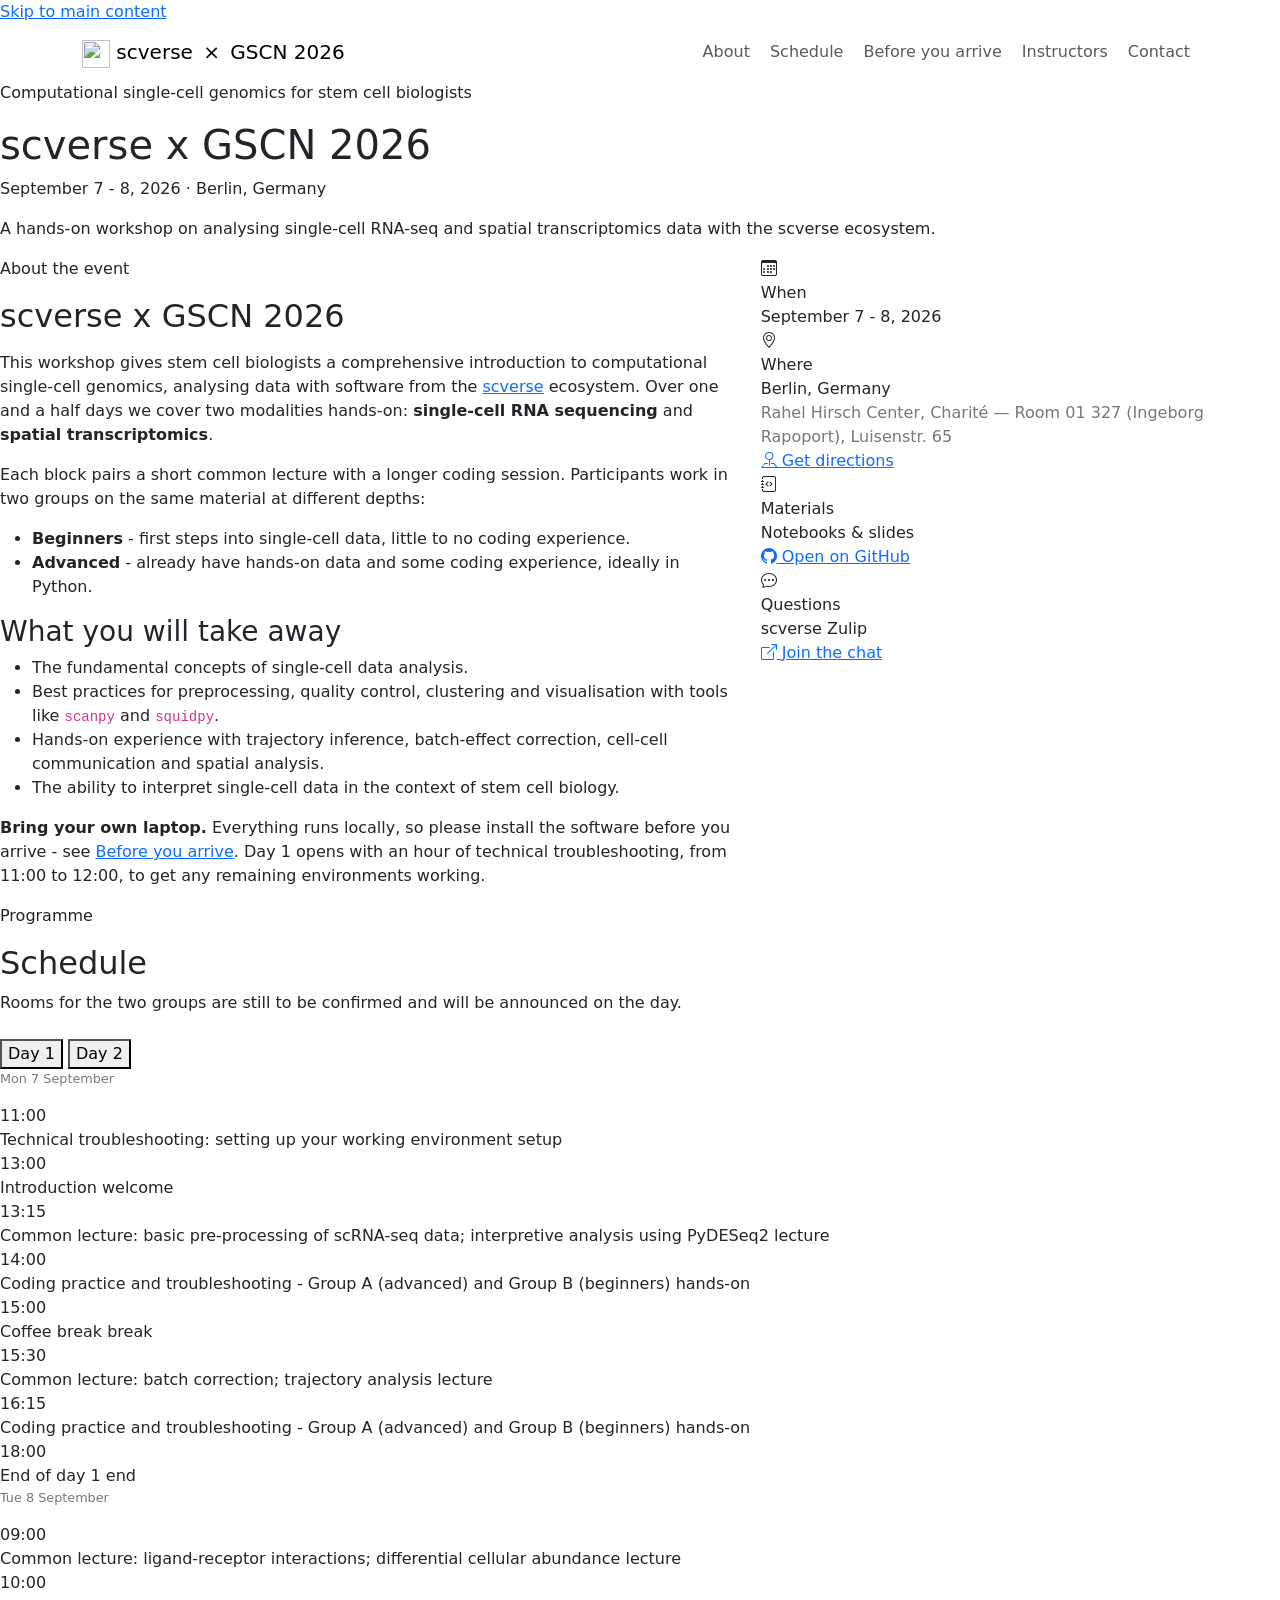
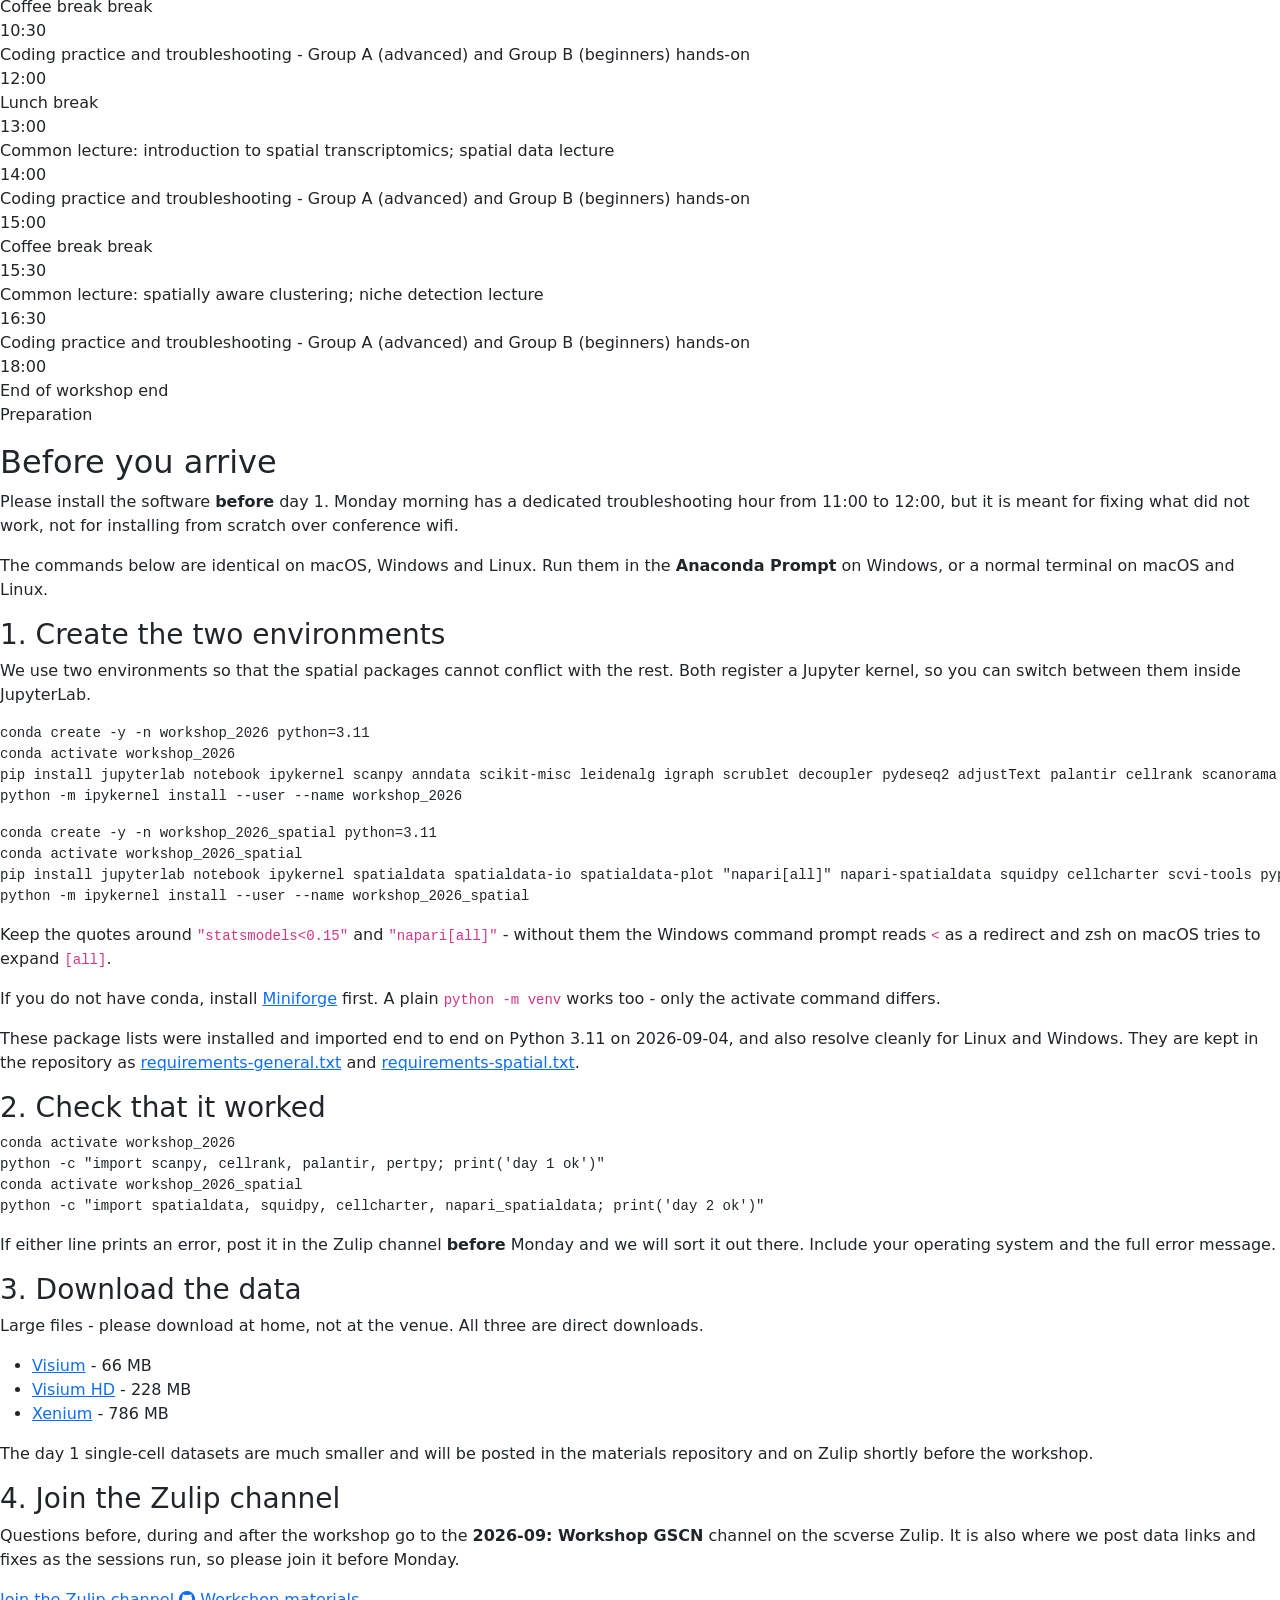
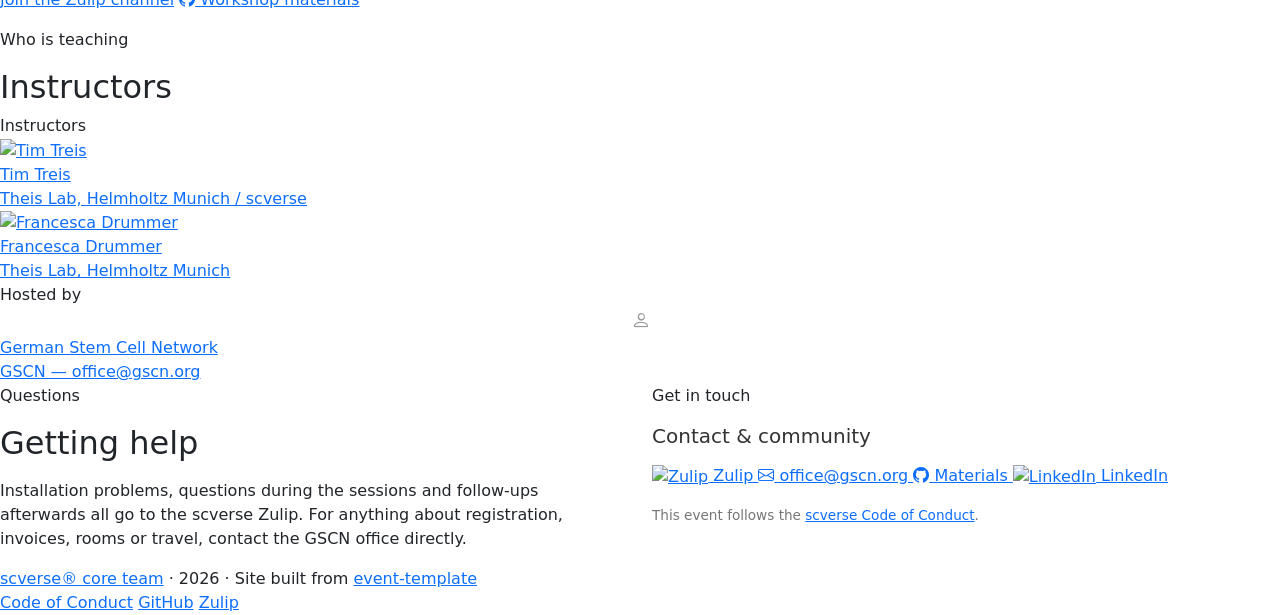
==== index.html @ 33004cd1 "deploy: 8b686ddb78af5d557c59ac652704789b3c9d7dd7" ====
<!doctype html><html lang=en-us><head><meta name=generator content="Hugo 0.165.0"><meta charset=utf-8><meta name=viewport content="width=device-width,initial-scale=1"><meta http-equiv=X-UA-Compatible content="IE=edge"><title>scverse x GSCN 2026</title><meta name=description content="A 1.5-day hands-on workshop introducing stem cell biologists to computational single-cell genomics with the scverse ecosystem. Berlin, 7-8 September 2026."><link rel=icon type=image/svg+xml href=/gscn2026/img/favicon/favicon.svg><link rel=stylesheet href=https://cdn.jsdelivr.net/npm/bootstrap-icons@1.11.3/font/bootstrap-icons.min.css><link rel=stylesheet href=https://cdn.jsdelivr.net/npm/bootstrap@5.3.3/dist/css/bootstrap.min.css crossorigin=anonymous><link rel=stylesheet href=/gscn2026/scss/main.min.1fa7df6420cf4a20bae056e2d45d844e97750a11255e2211b445135a1edb99ce.css><style>:root{--accent:#2c5282;--accent-dark:#1f3d63;--gradient-start:#333333;--gradient-end:#333333;--highlight:#e2e8f0}</style><meta property="og:url" content="https://scverse.org/gscn2026/"><meta property="og:site_name" content="scverse x GSCN 2026"><meta property="og:title" content="scverse x GSCN 2026"><meta property="og:description" content="A 1.5-day hands-on workshop introducing stem cell biologists to computational single-cell genomics with the scverse ecosystem. Berlin, 7-8 September 2026."><meta property="og:locale" content="en_us"><meta property="og:type" content="website"><meta property="og:image" content="https://scverse.org/gscn2026/img/hero/scverse_symbol.png"></head><body><a class=skip-link href=#main-content>Skip to main content</a><header class=site-nav><div class=container><nav class="navbar navbar-expand-lg" aria-label="Site navigation"><a class=navbar-brand href=https://scverse.org/gscn2026/><img src=/gscn2026/img/logo/scverse_symbol.svg alt width=28 height=28>
<span>scverse</span>
<span class="brand-separator mx-1">×</span>
<span class=brand-event>GSCN 2026</span>
</a><button class="navbar-toggler border-0" type=button data-bs-toggle=collapse data-bs-target=#site-nav-menu aria-controls=site-nav-menu aria-expanded=false aria-label="Toggle navigation">
<span class=navbar-toggler-icon></span></button><div class="collapse navbar-collapse justify-content-end" id=site-nav-menu><ul class="navbar-nav gap-1 align-items-lg-center"><li class=nav-item><a class=nav-link href=#about>About</a></li><li class=nav-item><a class=nav-link href=#schedule>Schedule</a></li><li class=nav-item><a class=nav-link href=#setup>Before you arrive</a></li><li class=nav-item><a class=nav-link href=#organisers>Instructors</a></li><li class=nav-item><a class=nav-link href=#contact>Contact</a></li></ul></div></nav></div></header><main id=main-content><section class=hero aria-label="Event hero"><div class=hero__content><p class=hero__series>Computational single-cell genomics for stem cell biologists</p><h1 class=hero__title>scverse x GSCN 2026</h1><p class=hero__meta>September 7 - 8, 2026
· Berlin, Germany</p><p class=hero__tagline>A hands-on workshop on analysing single-cell RNA-seq and spatial transcriptomics data with the scverse ecosystem.</p></div></section><section id=about class=section><div class=section-inner><div class="row gy-4"><div class="col-12 col-lg-7"><p class=section-label>About the event</p><h2 class="section-title mb-3">scverse x GSCN 2026</h2><div class=section-body><p>This workshop gives stem cell biologists a comprehensive introduction to computational
single-cell genomics, analysing data with software from the
<a href=https://scverse.org>scverse</a> ecosystem. Over one and a half days we cover two
modalities hands-on: <strong>single-cell RNA sequencing</strong> and <strong>spatial transcriptomics</strong>.</p><p>Each block pairs a short common lecture with a longer coding session. Participants work in
two groups on the same material at different depths:</p><ul><li><strong>Beginners</strong> - first steps into single-cell data, little to no coding experience.</li><li><strong>Advanced</strong> - already have hands-on data and some coding experience, ideally in Python.</li></ul><h3 id=what-you-will-take-away>What you will take away</h3><ul><li>The fundamental concepts of single-cell data analysis.</li><li>Best practices for preprocessing, quality control, clustering and visualisation with
tools like <code>scanpy</code> and <code>squidpy</code>.</li><li>Hands-on experience with trajectory inference, batch-effect correction, cell-cell
communication and spatial analysis.</li><li>The ability to interpret single-cell data in the context of stem cell biology.</li></ul><p><strong>Bring your own laptop.</strong> Everything runs locally, so please install the software before
you arrive - see <a href=#setup>Before you arrive</a>. Day 1 opens with an hour of technical
troubleshooting, from 11:00 to 12:00, to get any remaining environments working.</p></div></div><div class="col-12 col-lg-5"><div class=facts-grid><div class=fact-card><div class=fact-card__icon><i class="bi bi-calendar3" aria-hidden=true></i></div><div class=fact-card__label>When</div><div class=fact-card__value>September 7 - 8, 2026</div></div><div class=fact-card><div class=fact-card__icon><i class="bi bi-geo-alt" aria-hidden=true></i></div><div class=fact-card__label>Where</div><div class=fact-card__value>Berlin, Germany<br><span style=font-weight:400;color:#777>Rahel Hirsch Center, Charité — Room 01 327 (Ingeborg Rapoport), Luisenstr. 65</span></div><a href="https://www.google.com/maps/search/?api=1&amp;query=Rahel-Hirsch-Center+Luisenstra%C3%9Fe+65+10117+Berlin" class=chip target=_blank rel=noopener><i class="bi bi-pin-map" aria-hidden=true></i> Get directions</a></div><div class=fact-card><div class=fact-card__icon><i class="bi bi-journal-code" aria-hidden=true></i></div><div class=fact-card__label>Materials</div><div class=fact-card__value>Notebooks & slides</div><a href=https://github.com/scverse/202609_workshop_GSCN class=chip target=_blank rel=noopener><i class="bi bi-github" aria-hidden=true></i> Open on GitHub</a></div><div class=fact-card><div class=fact-card__icon><i class="bi bi-chat-dots" aria-hidden=true></i></div><div class=fact-card__label>Questions</div><div class=fact-card__value>scverse Zulip</div><a href=https://scverse.zulipchat.com/#narrow/channel/630708-2026-09.3A-Workshop-GSCN/topic/welcome/with/620915032 class=chip target=_blank rel=noopener><i class="bi bi-box-arrow-up-right" aria-hidden=true></i> Join the chat</a></div></div></div></div></div></section><section id=schedule class=section><div class=section-inner><div class=section-header><p class=section-label>Programme</p><h2 class=section-title>Schedule</h2></div><p class=section-body style=margin-bottom:1.5rem>Rooms for the two groups are still to be confirmed and will be announced on the day.</p><div class=schedule-tabs role=tablist aria-label="Schedule days"><button class="schedule-tab active" role=tab aria-selected=true data-day=0>Day 1</button>
<button class=schedule-tab role=tab aria-selected=false data-day=1>Day 2</button></div><div class="schedule-day active" data-day=0><p style=font-size:.8rem;color:#777;margin-bottom:1rem>Mon 7 September</p><div class=schedule-item><span class=schedule-item__time>11:00</span><div class=schedule-item__body><span class=schedule-item__title>Technical troubleshooting: setting up your working environment</span>
<span class="schedule-item__badge schedule-item__badge--setup">setup</span></div></div><div class=schedule-item><span class=schedule-item__time>13:00</span><div class=schedule-item__body><span class=schedule-item__title>Introduction</span>
<span class="schedule-item__badge schedule-item__badge--welcome">welcome</span></div></div><div class=schedule-item><span class=schedule-item__time>13:15</span><div class=schedule-item__body><span class=schedule-item__title>Common lecture: basic pre-processing of scRNA-seq data; interpretive analysis using PyDESeq2</span>
<span class="schedule-item__badge schedule-item__badge--lecture">lecture</span></div></div><div class=schedule-item><span class=schedule-item__time>14:00</span><div class=schedule-item__body><span class=schedule-item__title>Coding practice and troubleshooting - Group A (advanced) and Group B (beginners)</span>
<span class="schedule-item__badge schedule-item__badge--hands-on">hands-on</span></div></div><div class=schedule-item><span class=schedule-item__time>15:00</span><div class=schedule-item__body><span class=schedule-item__title>Coffee break</span>
<span class="schedule-item__badge schedule-item__badge--break">break</span></div></div><div class=schedule-item><span class=schedule-item__time>15:30</span><div class=schedule-item__body><span class=schedule-item__title>Common lecture: batch correction; trajectory analysis</span>
<span class="schedule-item__badge schedule-item__badge--lecture">lecture</span></div></div><div class=schedule-item><span class=schedule-item__time>16:15</span><div class=schedule-item__body><span class=schedule-item__title>Coding practice and troubleshooting - Group A (advanced) and Group B (beginners)</span>
<span class="schedule-item__badge schedule-item__badge--hands-on">hands-on</span></div></div><div class=schedule-item><span class=schedule-item__time>18:00</span><div class=schedule-item__body><span class=schedule-item__title>End of day 1</span>
<span class="schedule-item__badge schedule-item__badge--end">end</span></div></div></div><div class=schedule-day data-day=1><p style=font-size:.8rem;color:#777;margin-bottom:1rem>Tue 8 September</p><div class=schedule-item><span class=schedule-item__time>09:00</span><div class=schedule-item__body><span class=schedule-item__title>Common lecture: ligand-receptor interactions; differential cellular abundance</span>
<span class="schedule-item__badge schedule-item__badge--lecture">lecture</span></div></div><div class=schedule-item><span class=schedule-item__time>10:00</span><div class=schedule-item__body><span class=schedule-item__title>Coffee break</span>
<span class="schedule-item__badge schedule-item__badge--break">break</span></div></div><div class=schedule-item><span class=schedule-item__time>10:30</span><div class=schedule-item__body><span class=schedule-item__title>Coding practice and troubleshooting - Group A (advanced) and Group B (beginners)</span>
<span class="schedule-item__badge schedule-item__badge--hands-on">hands-on</span></div></div><div class=schedule-item><span class=schedule-item__time>12:00</span><div class=schedule-item__body><span class=schedule-item__title>Lunch</span>
<span class="schedule-item__badge schedule-item__badge--break">break</span></div></div><div class=schedule-item><span class=schedule-item__time>13:00</span><div class=schedule-item__body><span class=schedule-item__title>Common lecture: introduction to spatial transcriptomics; spatial data</span>
<span class="schedule-item__badge schedule-item__badge--lecture">lecture</span></div></div><div class=schedule-item><span class=schedule-item__time>14:00</span><div class=schedule-item__body><span class=schedule-item__title>Coding practice and troubleshooting - Group A (advanced) and Group B (beginners)</span>
<span class="schedule-item__badge schedule-item__badge--hands-on">hands-on</span></div></div><div class=schedule-item><span class=schedule-item__time>15:00</span><div class=schedule-item__body><span class=schedule-item__title>Coffee break</span>
<span class="schedule-item__badge schedule-item__badge--break">break</span></div></div><div class=schedule-item><span class=schedule-item__time>15:30</span><div class=schedule-item__body><span class=schedule-item__title>Common lecture: spatially aware clustering; niche detection</span>
<span class="schedule-item__badge schedule-item__badge--lecture">lecture</span></div></div><div class=schedule-item><span class=schedule-item__time>16:30</span><div class=schedule-item__body><span class=schedule-item__title>Coding practice and troubleshooting - Group A (advanced) and Group B (beginners)</span>
<span class="schedule-item__badge schedule-item__badge--hands-on">hands-on</span></div></div><div class=schedule-item><span class=schedule-item__time>18:00</span><div class=schedule-item__body><span class=schedule-item__title>End of workshop</span>
<span class="schedule-item__badge schedule-item__badge--end">end</span></div></div></div></div></section><section id=setup class="section section--alt"><div class=section-inner><div class=section-header><p class=section-label>Preparation</p><h2 class=section-title>Before you arrive</h2></div><div class="section-body prose"><p>Please install the software <strong>before</strong> day 1. Monday morning has a dedicated
troubleshooting hour from 11:00 to 12:00, but it is meant for fixing what did not work,
not for installing from scratch over conference wifi.</p><p>The commands below are identical on macOS, Windows and Linux. Run them in the
<strong>Anaconda Prompt</strong> on Windows, or a normal terminal on macOS and Linux.</p><h3 id=1-create-the-two-environments>1. Create the two environments</h3><p>We use two environments so that the spatial packages cannot conflict with the rest. Both
register a Jupyter kernel, so you can switch between them inside JupyterLab.</p><pre tabindex=0><code>conda create -y -n workshop_2026 python=3.11
conda activate workshop_2026
pip install jupyterlab notebook ipykernel scanpy anndata scikit-misc leidenalg igraph scrublet decoupler pydeseq2 adjustText palantir cellrank scanorama scib-metrics liana pertpy lamindb seaborn filelock &#34;statsmodels&lt;0.15&#34;
python -m ipykernel install --user --name workshop_2026
</code></pre><pre tabindex=0><code>conda create -y -n workshop_2026_spatial python=3.11
conda activate workshop_2026_spatial
pip install jupyterlab notebook ipykernel spatialdata spatialdata-io spatialdata-plot &#34;napari[all]&#34; napari-spatialdata squidpy cellcharter scvi-tools pyproj
python -m ipykernel install --user --name workshop_2026_spatial
</code></pre><p>Keep the quotes around <code>"statsmodels&lt;0.15"</code> and <code>"napari[all]"</code> - without them the
Windows command prompt reads <code>&lt;</code> as a redirect and zsh on macOS tries to expand <code>[all]</code>.</p><p>If you do not have conda, install
<a href=https://github.com/conda-forge/miniforge#download>Miniforge</a> first. A plain
<code>python -m venv</code> works too - only the activate command differs.</p><p>These package lists were installed and imported end to end on Python 3.11 on 2026-09-04,
and also resolve cleanly for Linux and Windows. They are kept in the repository as
<a href=https://github.com/scverse/gscn2026/blob/main/env/requirements-general.txt>requirements-general.txt</a>
and <a href=https://github.com/scverse/gscn2026/blob/main/env/requirements-spatial.txt>requirements-spatial.txt</a>.</p><h3 id=2-check-that-it-worked>2. Check that it worked</h3><pre tabindex=0><code>conda activate workshop_2026
python -c &#34;import scanpy, cellrank, palantir, pertpy; print(&#39;day 1 ok&#39;)&#34;
conda activate workshop_2026_spatial
python -c &#34;import spatialdata, squidpy, cellcharter, napari_spatialdata; print(&#39;day 2 ok&#39;)&#34;
</code></pre><p>If either line prints an error, post it in the Zulip channel <strong>before</strong> Monday and we will
sort it out there. Include your operating system and the full error message.</p><h3 id=3-download-the-data>3. Download the data</h3><p>Large files - please download at home, not at the venue. All three are direct downloads.</p><ul><li><a href=https://s3.embl.de/spatialdata/raw_data/workshop/visium_2.1.0_2_io_subset.zip>Visium</a> - 66 MB</li><li><a href=https://s3.embl.de/spatialdata/raw_data/workshop/visium_hd_3.0.0_io_subset.zip>Visium HD</a> - 228 MB</li><li><a href=https://s3.embl.de/spatialdata/raw_data/workshop/xenium_2.0.0_io_subset.zip>Xenium</a> - 786 MB</li></ul><p>The day 1 single-cell datasets are much smaller and will be posted in the materials
repository and on Zulip shortly before the workshop.</p><h3 id=4-join-the-zulip-channel>4. Join the Zulip channel</h3><p>Questions before, during and after the workshop go to the <strong>2026-09: Workshop GSCN</strong>
channel on the scverse Zulip. It is also where we post data links and fixes as the
sessions run, so please join it before Monday.</p><p><a href=https://scverse.zulipchat.com/#narrow/channel/630708-2026-09.3A-Workshop-GSCN/topic/welcome/with/620915032 class=btn-accent target=_blank rel=noopener>Join the Zulip channel</a>
<a href=https://github.com/scverse/202609_workshop_GSCN class=btn-outline-accent target=_blank rel=noopener><i class="bi bi-github" aria-hidden=true></i> Workshop materials</a></p></div></div></section><section id=organisers class=section><div class=section-inner><div class=section-header><p class=section-label>Who is teaching</p><h2 class=section-title>Instructors</h2></div><div class=organiser-group><div class=organiser-group__name>Instructors</div><div class=organisers-grid><a href=https://github.com/timtreis class=organiser-card target=_blank rel=noopener><img class=organiser-card__avatar src="https://github.com/timtreis.png?size=80" alt="Tim Treis" loading=lazy width=40 height=40><div><div class=organiser-card__name>Tim Treis</div><div class=organiser-card__affiliation>Theis Lab, Helmholtz Munich / scverse</div></div></a><a href=https://github.com/FrancescaDr class=organiser-card target=_blank rel=noopener><img class=organiser-card__avatar src="https://github.com/FrancescaDr.png?size=80" alt="Francesca Drummer" loading=lazy width=40 height=40><div><div class=organiser-card__name>Francesca Drummer</div><div class=organiser-card__affiliation>Theis Lab, Helmholtz Munich</div></div></a></div></div><div class=organiser-group><div class=organiser-group__name>Hosted by</div><div class=organisers-grid><a href=https://www.gscn.org/ class=organiser-card target=_blank rel=noopener><div class=organiser-card__avatar style=display:flex;align-items:center;justify-content:center><i class="bi bi-person" style=color:#999;font-size:1.2rem aria-hidden=true></i></div><div><div class=organiser-card__name>German Stem Cell Network</div><div class=organiser-card__affiliation>GSCN — office@gscn.org</div></div></a></div></div></div></section><section id=contact class="section section--alt"><div class=section-inner><div class="row gy-4"><div class="col-12 col-md-6"><p class=section-label>Questions</p><h2 class="section-title mb-3">Getting help</h2><p class=section-body>Installation problems, questions during the sessions and follow-ups afterwards all
go to the scverse Zulip. For anything about registration, invoices, rooms or
travel, contact the GSCN office directly.</p></div><div class="col-12 col-md-6"><p class=section-label>Get in touch</p><h3 class="h5 mb-3" style=color:#333>Contact & community</h3><div class=contact-links><a href=https://scverse.zulipchat.com/#narrow/channel/630708-2026-09.3A-Workshop-GSCN/topic/welcome/with/620915032 class=contact-link target=_blank rel=noopener><img src=/gscn2026/img/social/zulip.svg alt=Zulip class=contact-link__logo> Zulip
</a><a href=mailto:office@gscn.org class=contact-link><i class="bi bi-envelope" aria-hidden=true></i> office@gscn.org
</a><a href=https://github.com/scverse/202609_workshop_GSCN class=contact-link target=_blank rel=noopener><i class="bi bi-github" aria-hidden=true></i> Materials
</a><a href=https://www.linkedin.com/company/scverse/ class=contact-link target=_blank rel=noopener><img src=/gscn2026/img/social/linkedin.svg alt=LinkedIn class=contact-link__logo> LinkedIn</a></div><p class=mt-3 style=font-size:.85rem;color:#777>This event follows the
<a href=https://scverse.org/about/code_of_conduct/ target=_blank rel=noopener>scverse Code of Conduct</a>.</p></div></div></div></section></main><footer class=site-footer><div class=footer-inner><div><a href=https://scverse.org target=_blank rel=noopener>scverse® core team</a>
· 2026
· Site built from
<a href=https://github.com/scverse/event-template target=_blank rel=noopener>event-template</a></div><nav class=footer-links aria-label="Footer links"><a href=https://scverse.org/about/code_of_conduct/ target=_blank rel=noopener>Code of Conduct</a>
<a href=https://github.com/scverse/gscn2026 target=_blank rel=noopener>GitHub</a>
<a href=https://scverse.zulipchat.com/#narrow/channel/630708-2026-09.3A-Workshop-GSCN/topic/welcome/with/620915032 target=_blank rel=noopener>Zulip</a></nav></div></footer><script src=https://cdn.jsdelivr.net/npm/bootstrap@5.3.3/dist/js/bootstrap.bundle.min.js crossorigin=anonymous></script><script src=/gscn2026/js/main.c8ae50547f6c75872d1d8df618b11d9e5de8c60c3e4feee27195d2743b6d8df9.js></script></body></html>
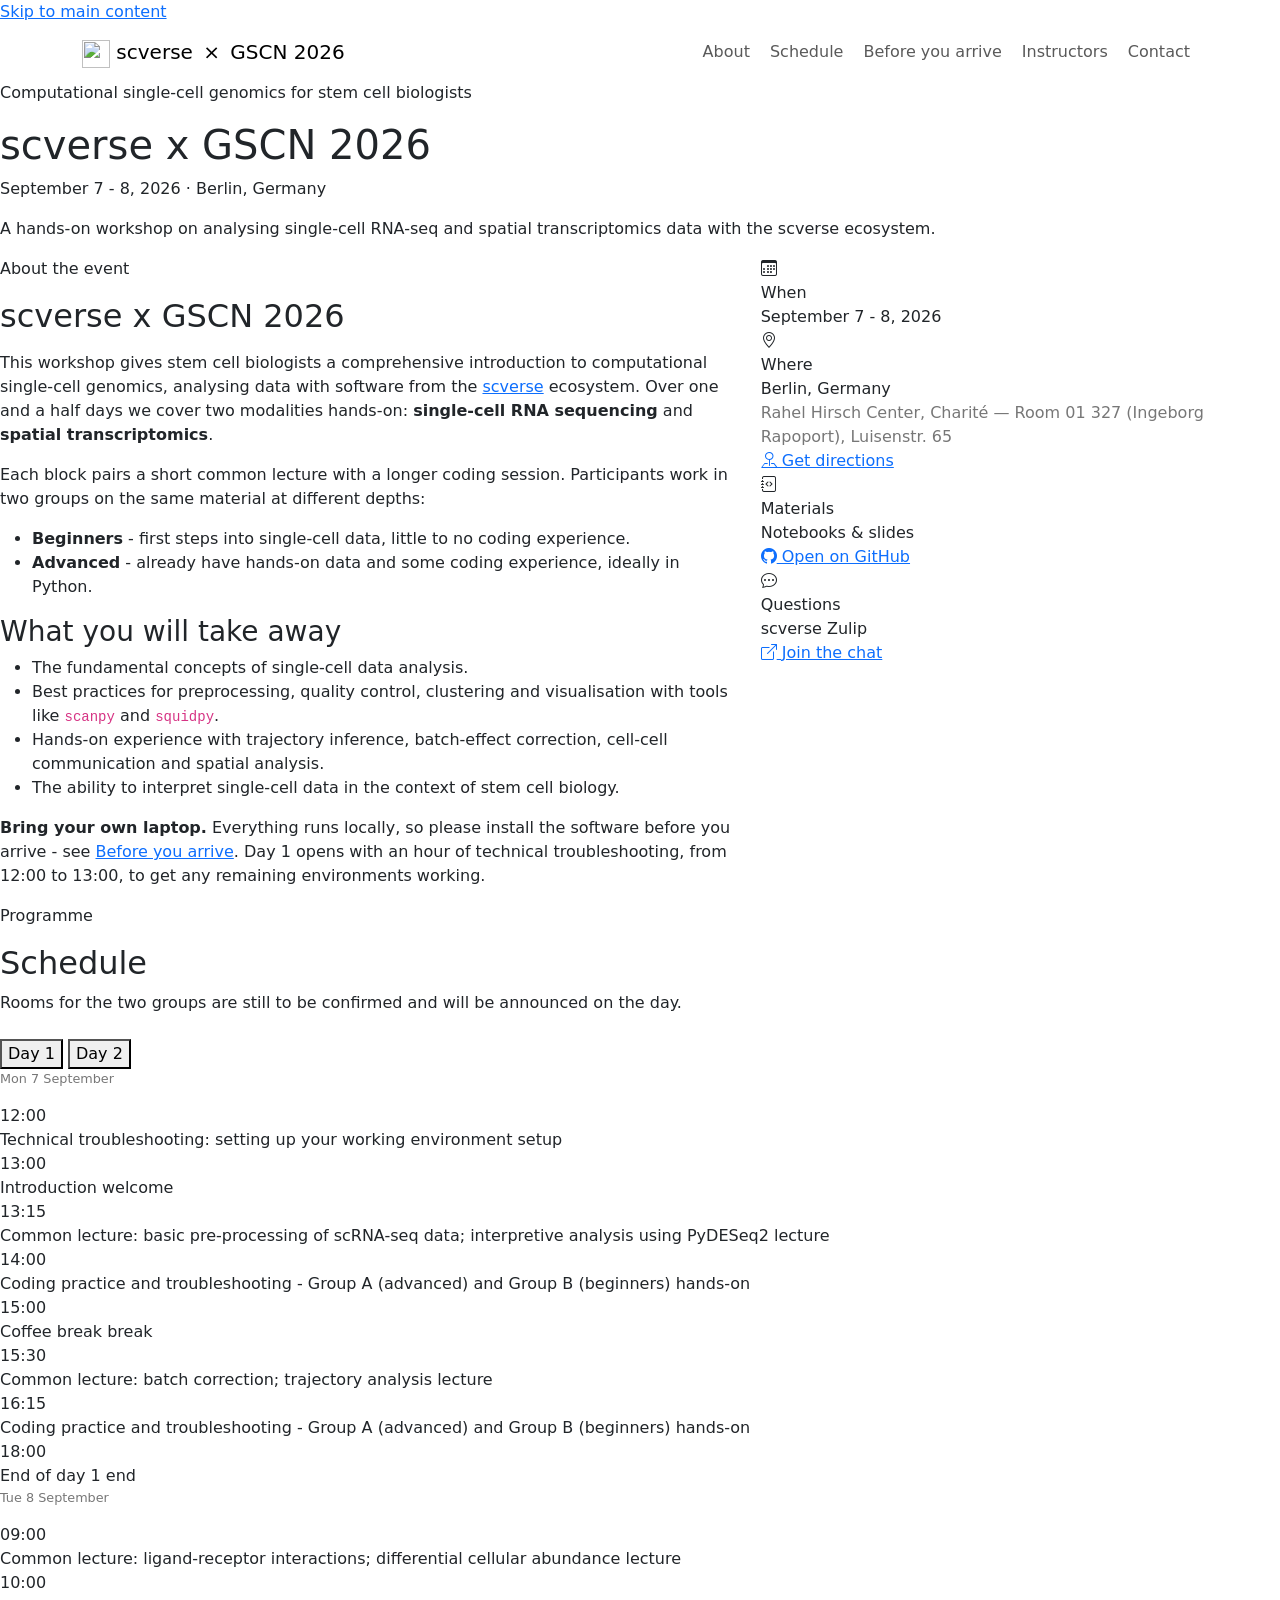
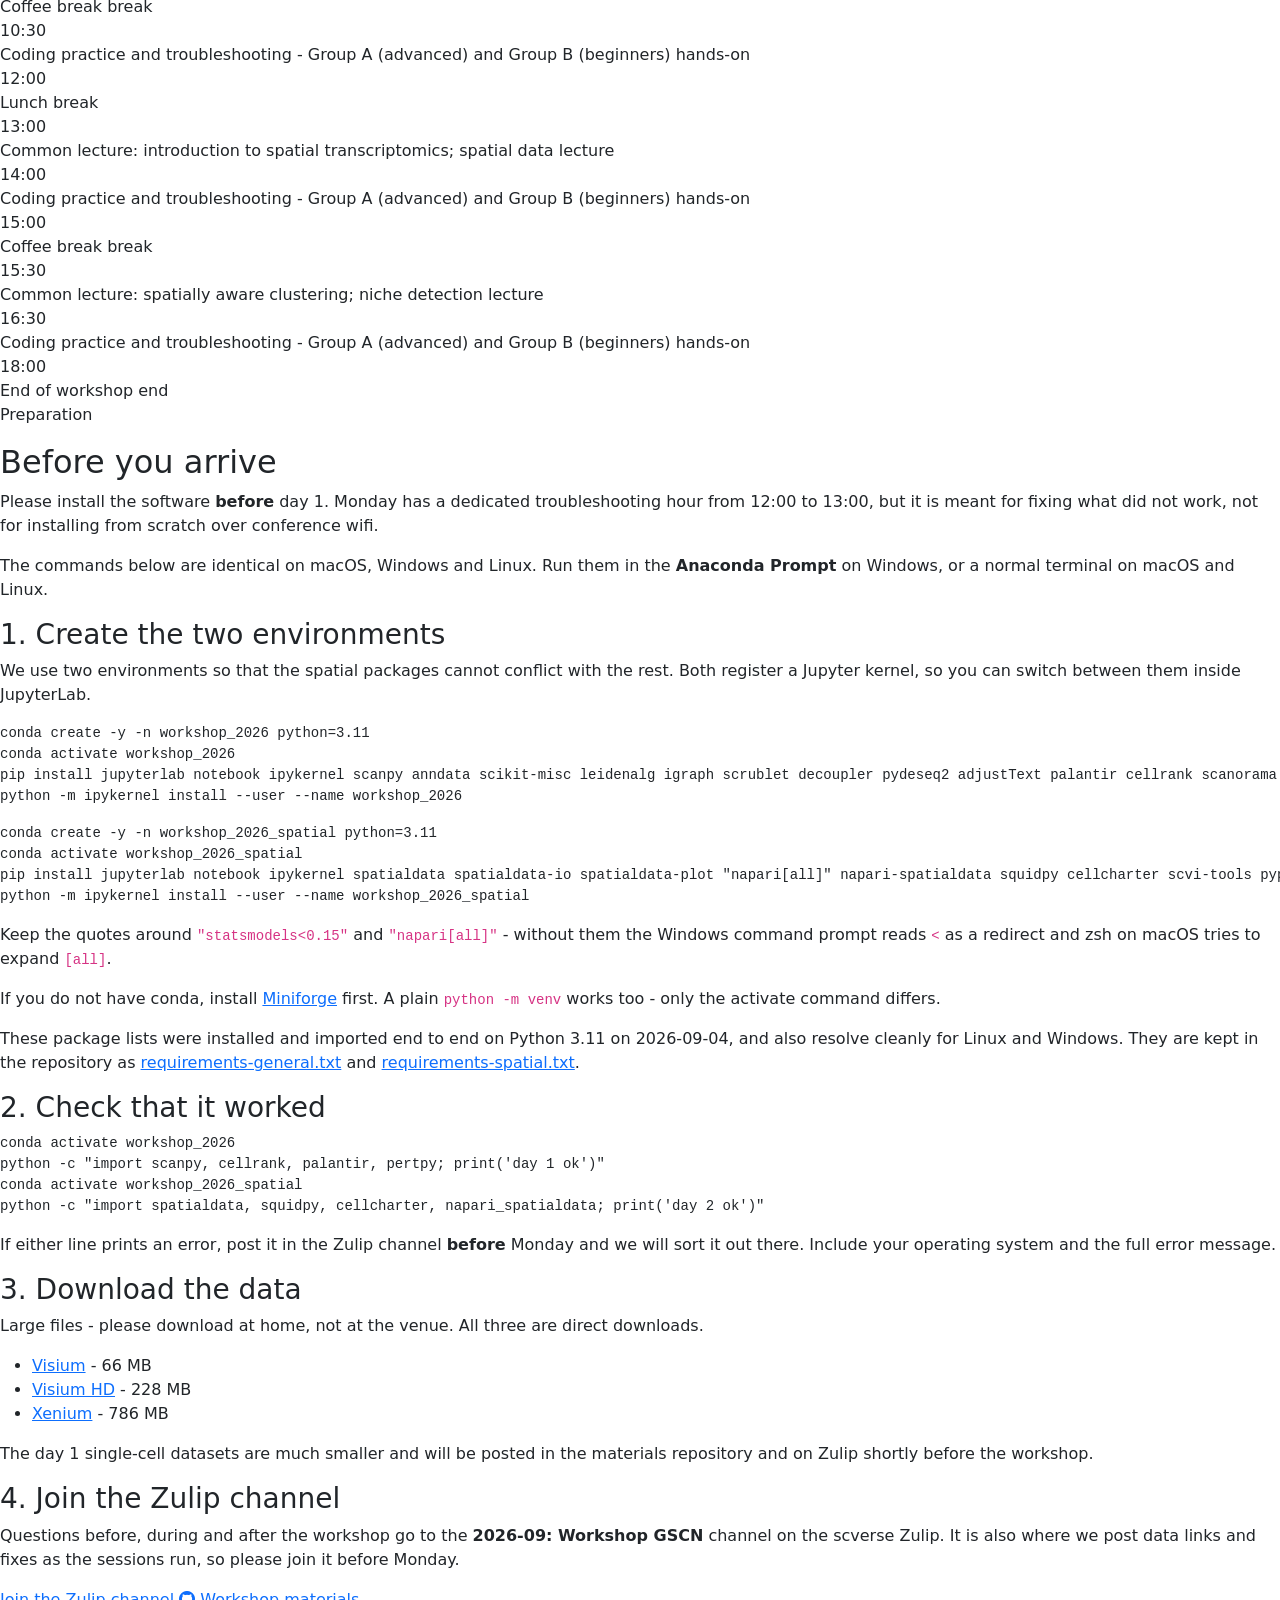
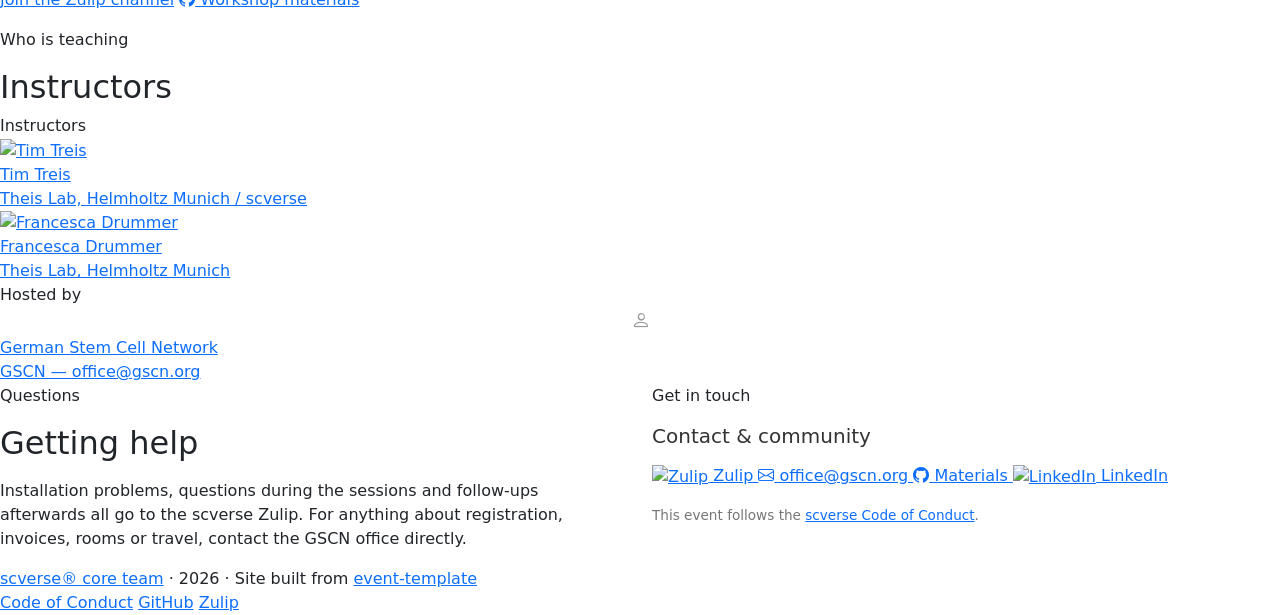
==== commit 71ef3830: "deploy: 6df1e10b27d84410b8cc6b67d463a638f52541cf" ====
--- a/index.html
+++ b/index.html
@@ -12,8 +12,8 @@
 tools like <code>scanpy</code> and <code>squidpy</code>.</li><li>Hands-on experience with trajectory inference, batch-effect correction, cell-cell
 communication and spatial analysis.</li><li>The ability to interpret single-cell data in the context of stem cell biology.</li></ul><p><strong>Bring your own laptop.</strong> Everything runs locally, so please install the software before
 you arrive - see <a href=#setup>Before you arrive</a>. Day 1 opens with an hour of technical
-troubleshooting, from 11:00 to 12:00, to get any remaining environments working.</p></div></div><div class="col-12 col-lg-5"><div class=facts-grid><div class=fact-card><div class=fact-card__icon><i class="bi bi-calendar3" aria-hidden=true></i></div><div class=fact-card__label>When</div><div class=fact-card__value>September 7 - 8, 2026</div></div><div class=fact-card><div class=fact-card__icon><i class="bi bi-geo-alt" aria-hidden=true></i></div><div class=fact-card__label>Where</div><div class=fact-card__value>Berlin, Germany<br><span style=font-weight:400;color:#777>Rahel Hirsch Center, Charité — Room 01 327 (Ingeborg Rapoport), Luisenstr. 65</span></div><a href="https://www.google.com/maps/search/?api=1&amp;query=Rahel-Hirsch-Center+Luisenstra%C3%9Fe+65+10117+Berlin" class=chip target=_blank rel=noopener><i class="bi bi-pin-map" aria-hidden=true></i> Get directions</a></div><div class=fact-card><div class=fact-card__icon><i class="bi bi-journal-code" aria-hidden=true></i></div><div class=fact-card__label>Materials</div><div class=fact-card__value>Notebooks & slides</div><a href=https://github.com/scverse/202609_workshop_GSCN class=chip target=_blank rel=noopener><i class="bi bi-github" aria-hidden=true></i> Open on GitHub</a></div><div class=fact-card><div class=fact-card__icon><i class="bi bi-chat-dots" aria-hidden=true></i></div><div class=fact-card__label>Questions</div><div class=fact-card__value>scverse Zulip</div><a href=https://scverse.zulipchat.com/#narrow/channel/630708-2026-09.3A-Workshop-GSCN/topic/welcome/with/620915032 class=chip target=_blank rel=noopener><i class="bi bi-box-arrow-up-right" aria-hidden=true></i> Join the chat</a></div></div></div></div></div></section><section id=schedule class=section><div class=section-inner><div class=section-header><p class=section-label>Programme</p><h2 class=section-title>Schedule</h2></div><p class=section-body style=margin-bottom:1.5rem>Rooms for the two groups are still to be confirmed and will be announced on the day.</p><div class=schedule-tabs role=tablist aria-label="Schedule days"><button class="schedule-tab active" role=tab aria-selected=true data-day=0>Day 1</button>
-<button class=schedule-tab role=tab aria-selected=false data-day=1>Day 2</button></div><div class="schedule-day active" data-day=0><p style=font-size:.8rem;color:#777;margin-bottom:1rem>Mon 7 September</p><div class=schedule-item><span class=schedule-item__time>11:00</span><div class=schedule-item__body><span class=schedule-item__title>Technical troubleshooting: setting up your working environment</span>
+troubleshooting, from 12:00 to 13:00, to get any remaining environments working.</p></div></div><div class="col-12 col-lg-5"><div class=facts-grid><div class=fact-card><div class=fact-card__icon><i class="bi bi-calendar3" aria-hidden=true></i></div><div class=fact-card__label>When</div><div class=fact-card__value>September 7 - 8, 2026</div></div><div class=fact-card><div class=fact-card__icon><i class="bi bi-geo-alt" aria-hidden=true></i></div><div class=fact-card__label>Where</div><div class=fact-card__value>Berlin, Germany<br><span style=font-weight:400;color:#777>Rahel Hirsch Center, Charité — Room 01 327 (Ingeborg Rapoport), Luisenstr. 65</span></div><a href="https://www.google.com/maps/search/?api=1&amp;query=Rahel-Hirsch-Center+Luisenstra%C3%9Fe+65+10117+Berlin" class=chip target=_blank rel=noopener><i class="bi bi-pin-map" aria-hidden=true></i> Get directions</a></div><div class=fact-card><div class=fact-card__icon><i class="bi bi-journal-code" aria-hidden=true></i></div><div class=fact-card__label>Materials</div><div class=fact-card__value>Notebooks & slides</div><a href=https://github.com/scverse/202609_workshop_GSCN class=chip target=_blank rel=noopener><i class="bi bi-github" aria-hidden=true></i> Open on GitHub</a></div><div class=fact-card><div class=fact-card__icon><i class="bi bi-chat-dots" aria-hidden=true></i></div><div class=fact-card__label>Questions</div><div class=fact-card__value>scverse Zulip</div><a href=https://scverse.zulipchat.com/#narrow/channel/630708-2026-09.3A-Workshop-GSCN/topic/welcome/with/620915032 class=chip target=_blank rel=noopener><i class="bi bi-box-arrow-up-right" aria-hidden=true></i> Join the chat</a></div></div></div></div></div></section><section id=schedule class=section><div class=section-inner><div class=section-header><p class=section-label>Programme</p><h2 class=section-title>Schedule</h2></div><p class=section-body style=margin-bottom:1.5rem>Rooms for the two groups are still to be confirmed and will be announced on the day.</p><div class=schedule-tabs role=tablist aria-label="Schedule days"><button class="schedule-tab active" role=tab aria-selected=true data-day=0>Day 1</button>
+<button class=schedule-tab role=tab aria-selected=false data-day=1>Day 2</button></div><div class="schedule-day active" data-day=0><p style=font-size:.8rem;color:#777;margin-bottom:1rem>Mon 7 September</p><div class=schedule-item><span class=schedule-item__time>12:00</span><div class=schedule-item__body><span class=schedule-item__title>Technical troubleshooting: setting up your working environment</span>
 <span class="schedule-item__badge schedule-item__badge--setup">setup</span></div></div><div class=schedule-item><span class=schedule-item__time>13:00</span><div class=schedule-item__body><span class=schedule-item__title>Introduction</span>
 <span class="schedule-item__badge schedule-item__badge--welcome">welcome</span></div></div><div class=schedule-item><span class=schedule-item__time>13:15</span><div class=schedule-item__body><span class=schedule-item__title>Common lecture: basic pre-processing of scRNA-seq data; interpretive analysis using PyDESeq2</span>
 <span class="schedule-item__badge schedule-item__badge--lecture">lecture</span></div></div><div class=schedule-item><span class=schedule-item__time>14:00</span><div class=schedule-item__body><span class=schedule-item__title>Coding practice and troubleshooting - Group A (advanced) and Group B (beginners)</span>
@@ -31,9 +31,9 @@
 <span class="schedule-item__badge schedule-item__badge--break">break</span></div></div><div class=schedule-item><span class=schedule-item__time>15:30</span><div class=schedule-item__body><span class=schedule-item__title>Common lecture: spatially aware clustering; niche detection</span>
 <span class="schedule-item__badge schedule-item__badge--lecture">lecture</span></div></div><div class=schedule-item><span class=schedule-item__time>16:30</span><div class=schedule-item__body><span class=schedule-item__title>Coding practice and troubleshooting - Group A (advanced) and Group B (beginners)</span>
 <span class="schedule-item__badge schedule-item__badge--hands-on">hands-on</span></div></div><div class=schedule-item><span class=schedule-item__time>18:00</span><div class=schedule-item__body><span class=schedule-item__title>End of workshop</span>
-<span class="schedule-item__badge schedule-item__badge--end">end</span></div></div></div></div></section><section id=setup class="section section--alt"><div class=section-inner><div class=section-header><p class=section-label>Preparation</p><h2 class=section-title>Before you arrive</h2></div><div class="section-body prose"><p>Please install the software <strong>before</strong> day 1. Monday morning has a dedicated
-troubleshooting hour from 11:00 to 12:00, but it is meant for fixing what did not work,
-not for installing from scratch over conference wifi.</p><p>The commands below are identical on macOS, Windows and Linux. Run them in the
+<span class="schedule-item__badge schedule-item__badge--end">end</span></div></div></div></div></section><section id=setup class="section section--alt"><div class=section-inner><div class=section-header><p class=section-label>Preparation</p><h2 class=section-title>Before you arrive</h2></div><div class="section-body prose"><p>Please install the software <strong>before</strong> day 1. Monday has a dedicated troubleshooting
+hour from 12:00 to 13:00, but it is meant for fixing what did not work, not for
+installing from scratch over conference wifi.</p><p>The commands below are identical on macOS, Windows and Linux. Run them in the
 <strong>Anaconda Prompt</strong> on Windows, or a normal terminal on macOS and Linux.</p><h3 id=1-create-the-two-environments>1. Create the two environments</h3><p>We use two environments so that the spatial packages cannot conflict with the rest. Both
 register a Jupyter kernel, so you can switch between them inside JupyterLab.</p><pre tabindex=0><code>conda create -y -n workshop_2026 python=3.11
 conda activate workshop_2026
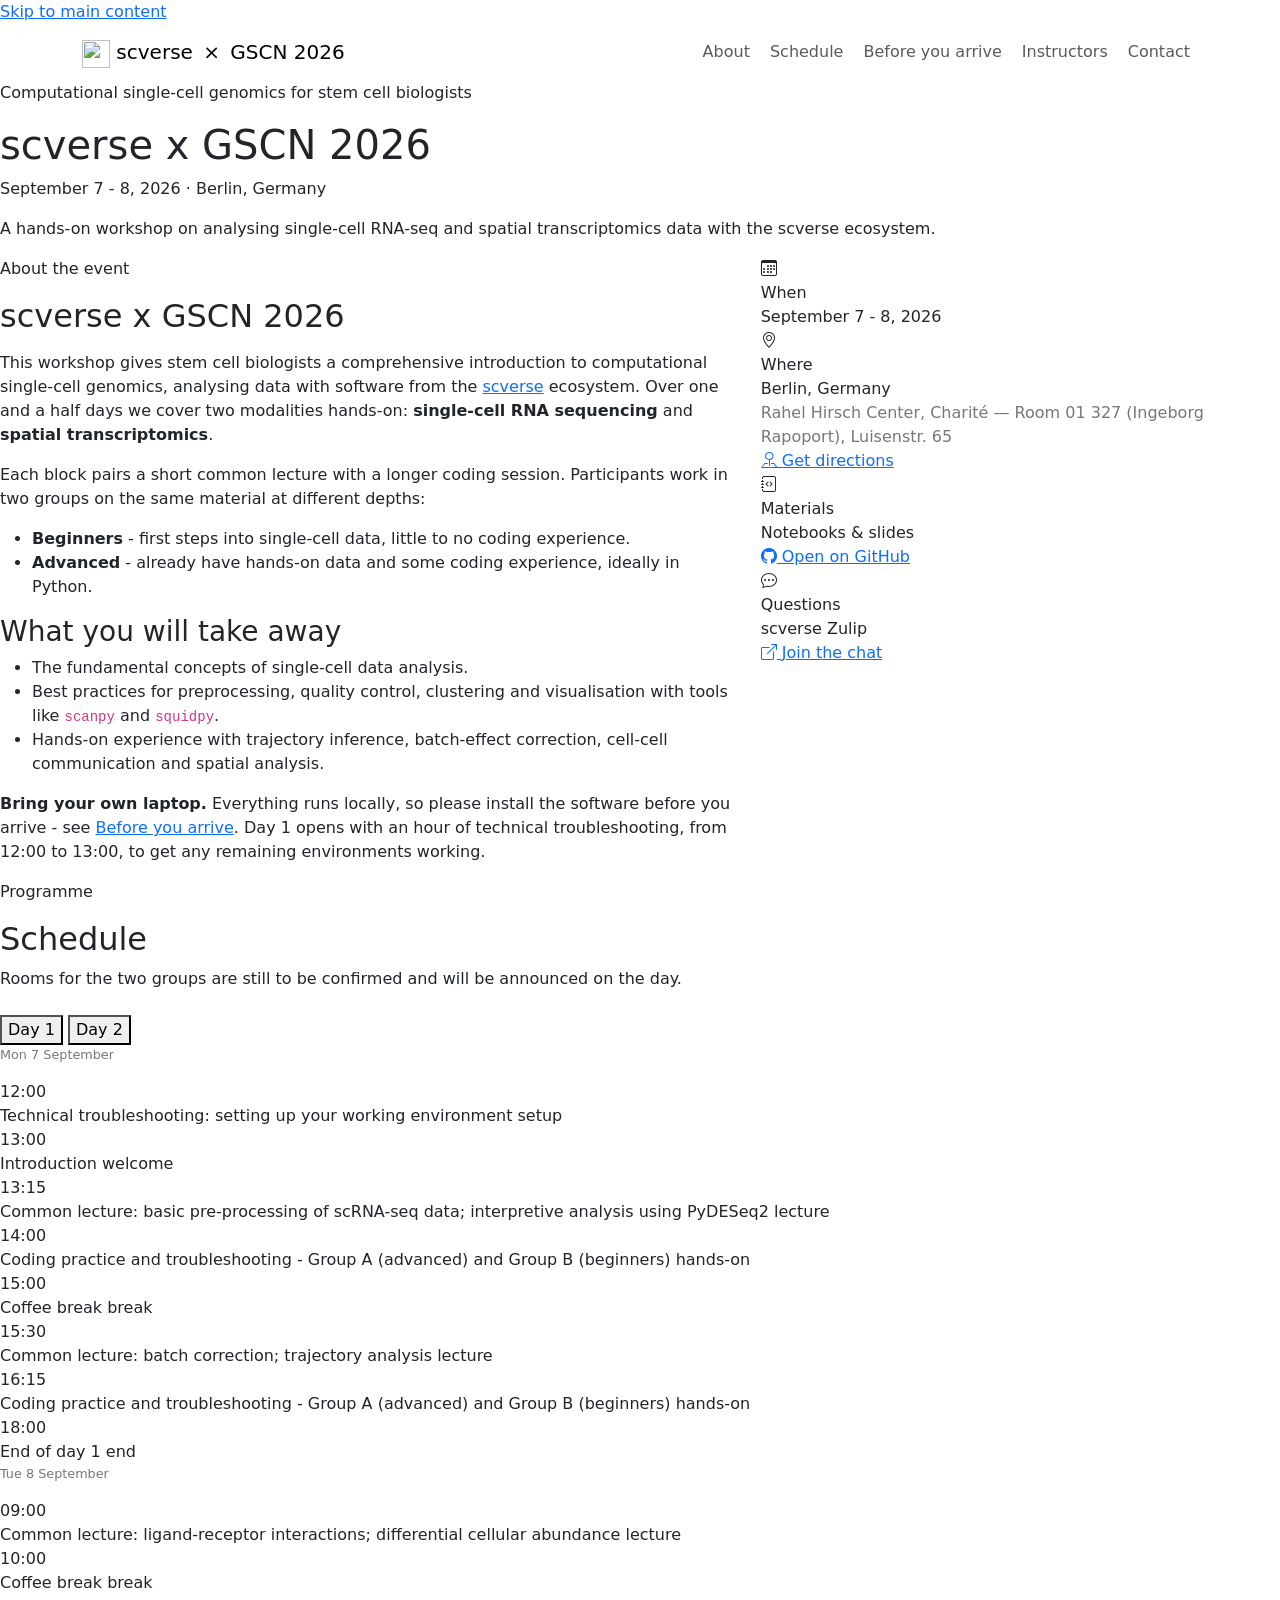
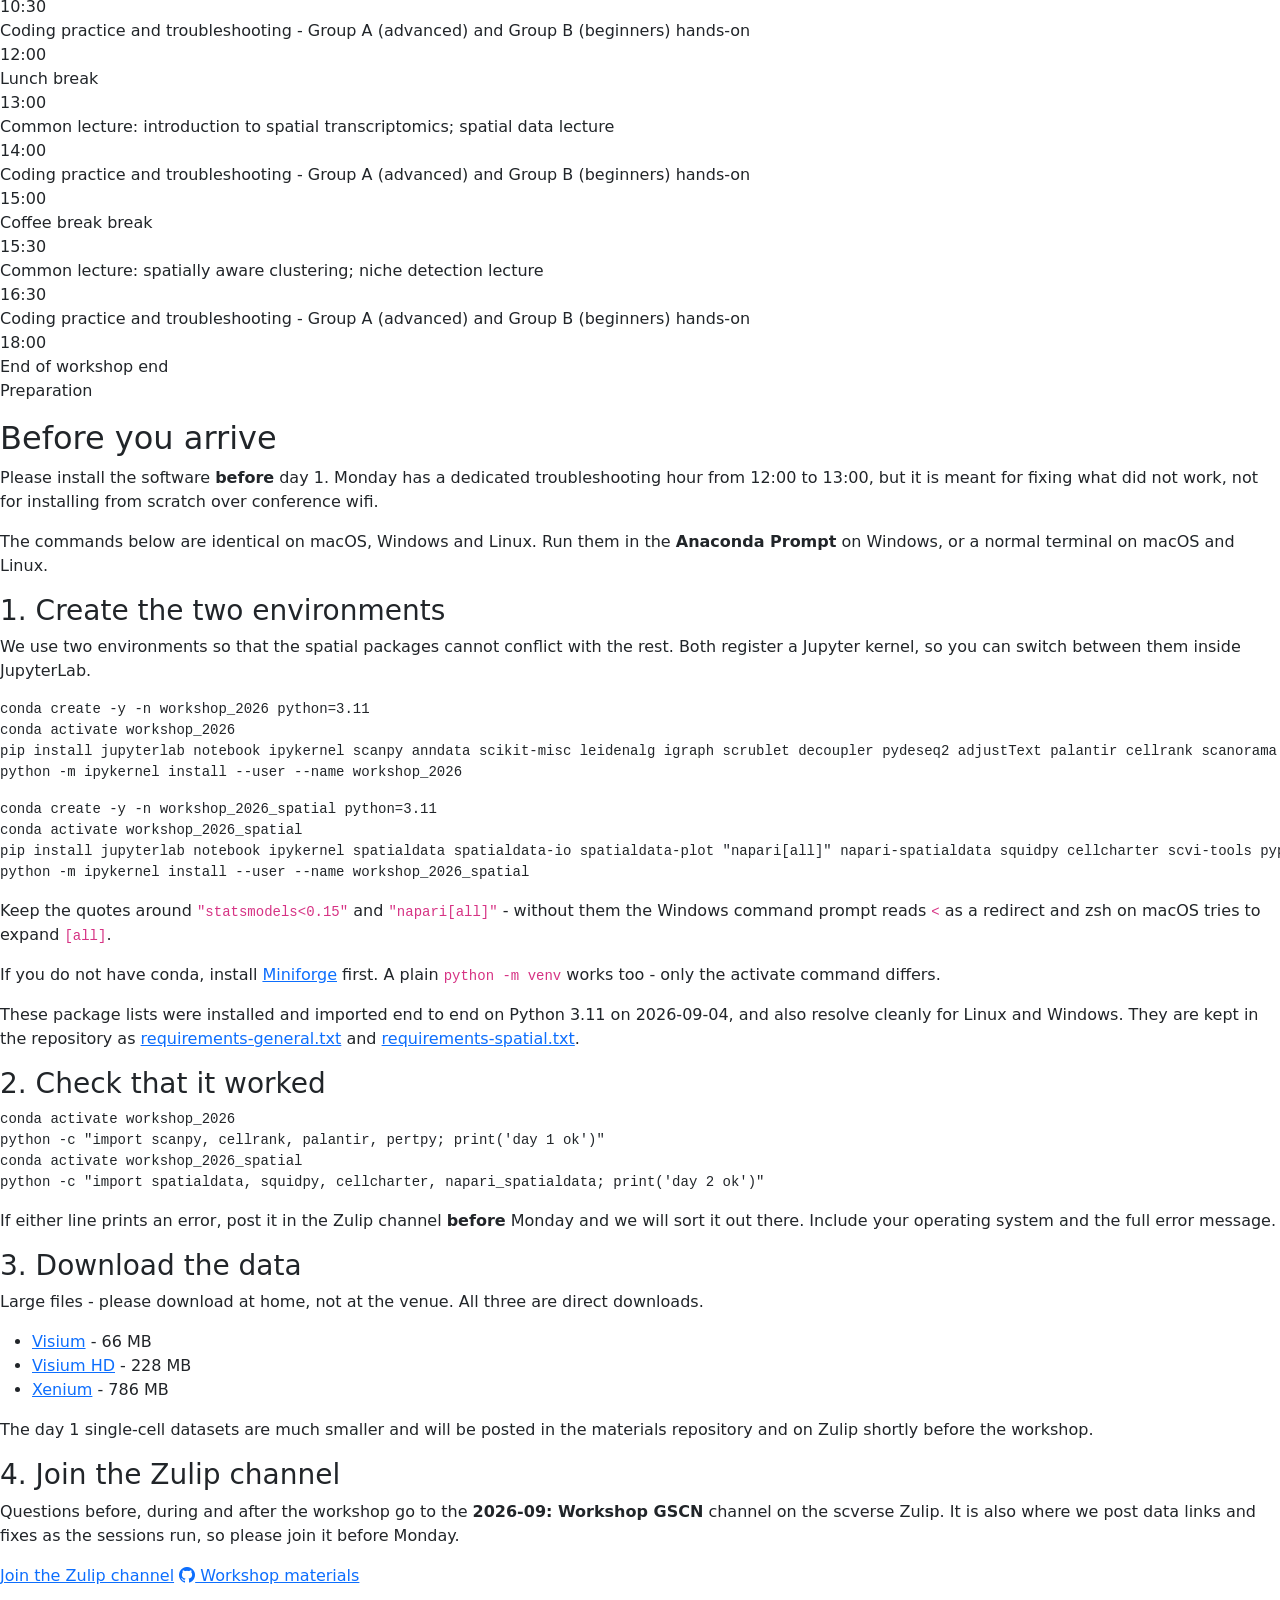
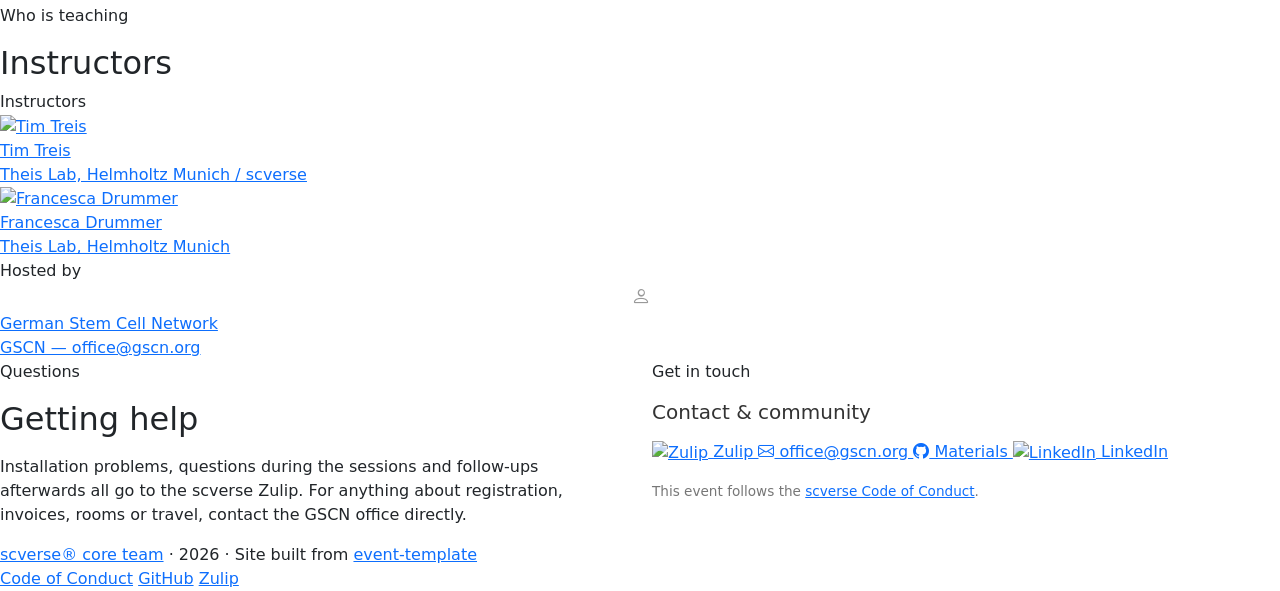
==== commit 7e192c7d: "deploy: 96abbfd5ebe921d1fc27b3e0b86d08e5e49159e9" ====
--- a/index.html
+++ b/index.html
@@ -10,7 +10,7 @@
 modalities hands-on: <strong>single-cell RNA sequencing</strong> and <strong>spatial transcriptomics</strong>.</p><p>Each block pairs a short common lecture with a longer coding session. Participants work in
 two groups on the same material at different depths:</p><ul><li><strong>Beginners</strong> - first steps into single-cell data, little to no coding experience.</li><li><strong>Advanced</strong> - already have hands-on data and some coding experience, ideally in Python.</li></ul><h3 id=what-you-will-take-away>What you will take away</h3><ul><li>The fundamental concepts of single-cell data analysis.</li><li>Best practices for preprocessing, quality control, clustering and visualisation with
 tools like <code>scanpy</code> and <code>squidpy</code>.</li><li>Hands-on experience with trajectory inference, batch-effect correction, cell-cell
-communication and spatial analysis.</li><li>The ability to interpret single-cell data in the context of stem cell biology.</li></ul><p><strong>Bring your own laptop.</strong> Everything runs locally, so please install the software before
+communication and spatial analysis.</li></ul><p><strong>Bring your own laptop.</strong> Everything runs locally, so please install the software before
 you arrive - see <a href=#setup>Before you arrive</a>. Day 1 opens with an hour of technical
 troubleshooting, from 12:00 to 13:00, to get any remaining environments working.</p></div></div><div class="col-12 col-lg-5"><div class=facts-grid><div class=fact-card><div class=fact-card__icon><i class="bi bi-calendar3" aria-hidden=true></i></div><div class=fact-card__label>When</div><div class=fact-card__value>September 7 - 8, 2026</div></div><div class=fact-card><div class=fact-card__icon><i class="bi bi-geo-alt" aria-hidden=true></i></div><div class=fact-card__label>Where</div><div class=fact-card__value>Berlin, Germany<br><span style=font-weight:400;color:#777>Rahel Hirsch Center, Charité — Room 01 327 (Ingeborg Rapoport), Luisenstr. 65</span></div><a href="https://www.google.com/maps/search/?api=1&amp;query=Rahel-Hirsch-Center+Luisenstra%C3%9Fe+65+10117+Berlin" class=chip target=_blank rel=noopener><i class="bi bi-pin-map" aria-hidden=true></i> Get directions</a></div><div class=fact-card><div class=fact-card__icon><i class="bi bi-journal-code" aria-hidden=true></i></div><div class=fact-card__label>Materials</div><div class=fact-card__value>Notebooks & slides</div><a href=https://github.com/scverse/202609_workshop_GSCN class=chip target=_blank rel=noopener><i class="bi bi-github" aria-hidden=true></i> Open on GitHub</a></div><div class=fact-card><div class=fact-card__icon><i class="bi bi-chat-dots" aria-hidden=true></i></div><div class=fact-card__label>Questions</div><div class=fact-card__value>scverse Zulip</div><a href=https://scverse.zulipchat.com/#narrow/channel/630708-2026-09.3A-Workshop-GSCN/topic/welcome/with/620915032 class=chip target=_blank rel=noopener><i class="bi bi-box-arrow-up-right" aria-hidden=true></i> Join the chat</a></div></div></div></div></div></section><section id=schedule class=section><div class=section-inner><div class=section-header><p class=section-label>Programme</p><h2 class=section-title>Schedule</h2></div><p class=section-body style=margin-bottom:1.5rem>Rooms for the two groups are still to be confirmed and will be announced on the day.</p><div class=schedule-tabs role=tablist aria-label="Schedule days"><button class="schedule-tab active" role=tab aria-selected=true data-day=0>Day 1</button>
 <button class=schedule-tab role=tab aria-selected=false data-day=1>Day 2</button></div><div class="schedule-day active" data-day=0><p style=font-size:.8rem;color:#777;margin-bottom:1rem>Mon 7 September</p><div class=schedule-item><span class=schedule-item__time>12:00</span><div class=schedule-item__body><span class=schedule-item__title>Technical troubleshooting: setting up your working environment</span>
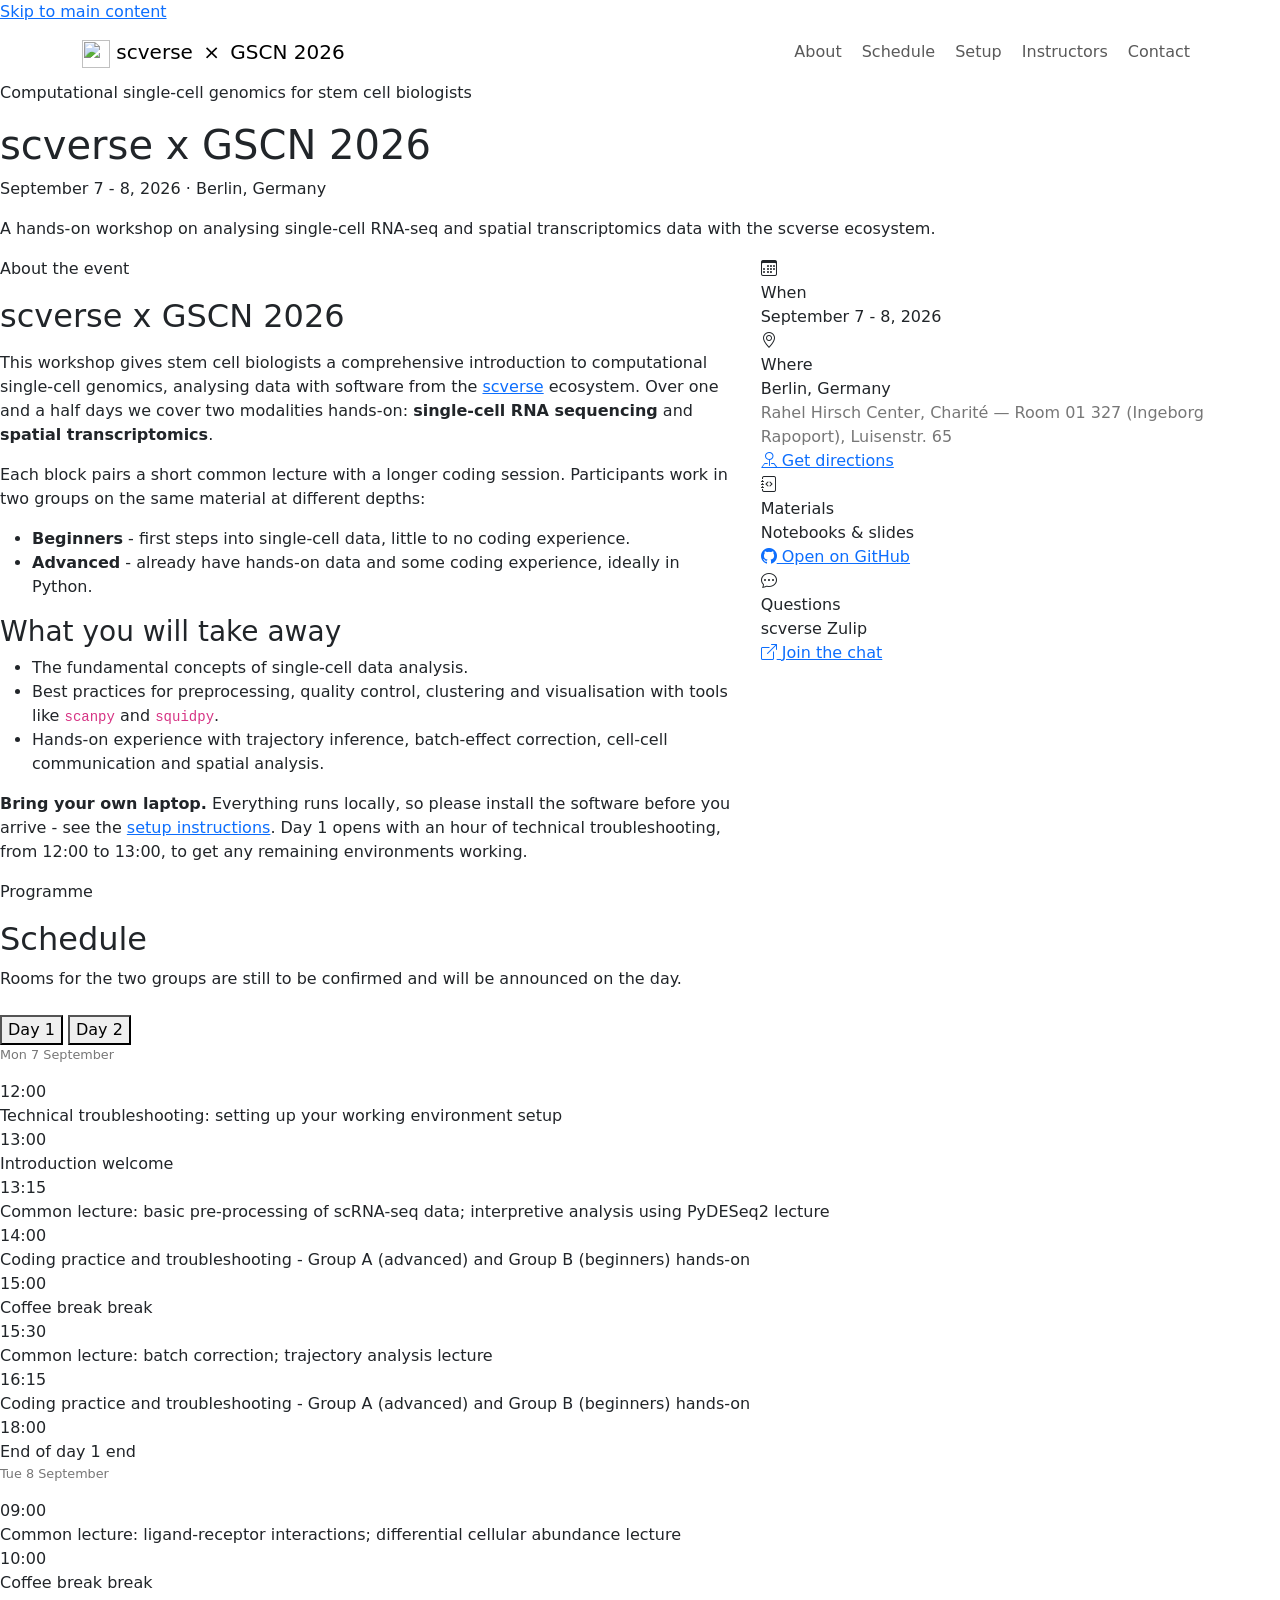
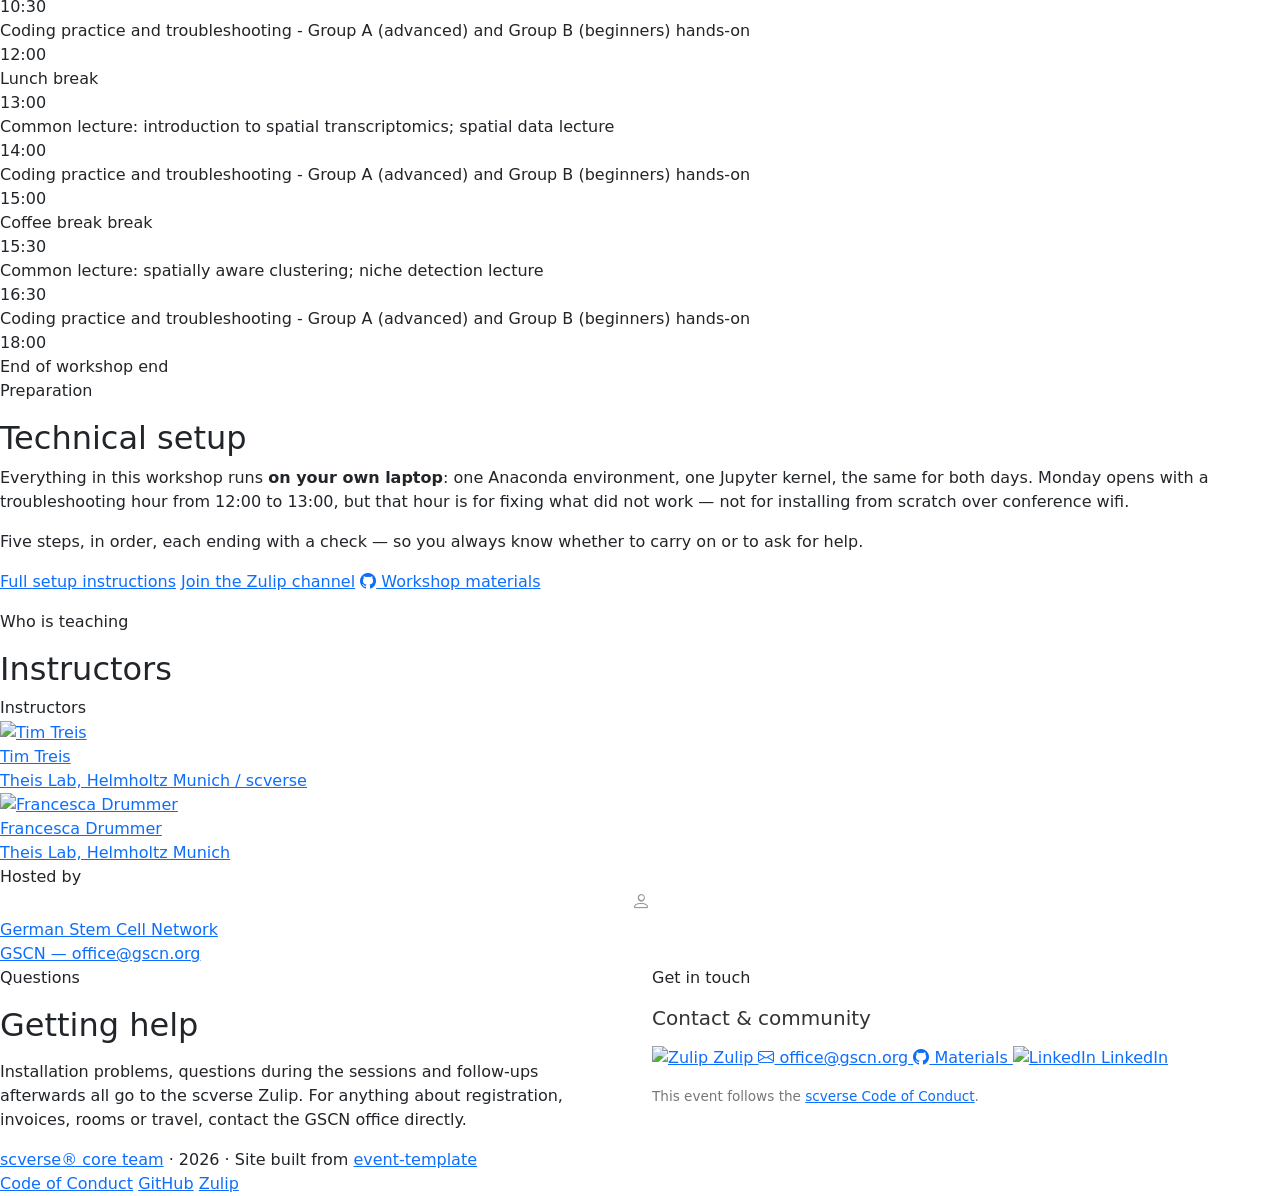
==== commit bf74c364: "deploy: d5261148955b2ade1f9adfe52abded0715398677" ====
--- a/index.html
+++ b/index.html
@@ -1,9 +1,9 @@
-<!doctype html><html lang=en-us><head><meta name=generator content="Hugo 0.165.0"><meta charset=utf-8><meta name=viewport content="width=device-width,initial-scale=1"><meta http-equiv=X-UA-Compatible content="IE=edge"><title>scverse x GSCN 2026</title><meta name=description content="A 1.5-day hands-on workshop introducing stem cell biologists to computational single-cell genomics with the scverse ecosystem. Berlin, 7-8 September 2026."><link rel=icon type=image/svg+xml href=/gscn2026/img/favicon/favicon.svg><link rel=stylesheet href=https://cdn.jsdelivr.net/npm/bootstrap-icons@1.11.3/font/bootstrap-icons.min.css><link rel=stylesheet href=https://cdn.jsdelivr.net/npm/bootstrap@5.3.3/dist/css/bootstrap.min.css crossorigin=anonymous><link rel=stylesheet href=/gscn2026/scss/main.min.1fa7df6420cf4a20bae056e2d45d844e97750a11255e2211b445135a1edb99ce.css><style>:root{--accent:#2c5282;--accent-dark:#1f3d63;--gradient-start:#333333;--gradient-end:#333333;--highlight:#e2e8f0}</style><meta property="og:url" content="https://scverse.org/gscn2026/"><meta property="og:site_name" content="scverse x GSCN 2026"><meta property="og:title" content="scverse x GSCN 2026"><meta property="og:description" content="A 1.5-day hands-on workshop introducing stem cell biologists to computational single-cell genomics with the scverse ecosystem. Berlin, 7-8 September 2026."><meta property="og:locale" content="en_us"><meta property="og:type" content="website"><meta property="og:image" content="https://scverse.org/gscn2026/img/hero/scverse_symbol.png"></head><body><a class=skip-link href=#main-content>Skip to main content</a><header class=site-nav><div class=container><nav class="navbar navbar-expand-lg" aria-label="Site navigation"><a class=navbar-brand href=https://scverse.org/gscn2026/><img src=/gscn2026/img/logo/scverse_symbol.svg alt width=28 height=28>
+<!doctype html><html lang=en-us><head><meta name=generator content="Hugo 0.165.0"><meta charset=utf-8><meta name=viewport content="width=device-width,initial-scale=1"><meta http-equiv=X-UA-Compatible content="IE=edge"><title>scverse x GSCN 2026</title><meta name=description content="A 1.5-day hands-on workshop introducing stem cell biologists to computational single-cell genomics with the scverse ecosystem. Berlin, 7-8 September 2026."><link rel=icon type=image/svg+xml href=/gscn2026/img/favicon/favicon.svg><link rel=stylesheet href=https://cdn.jsdelivr.net/npm/bootstrap-icons@1.11.3/font/bootstrap-icons.min.css><link rel=stylesheet href=https://cdn.jsdelivr.net/npm/bootstrap@5.3.3/dist/css/bootstrap.min.css crossorigin=anonymous><link rel=stylesheet href=/gscn2026/scss/main.min.77de9d2e870941d7d5e4904993371720337f9cad00e8efae2f18d035f49d33b1.css><style>:root{--accent:#2c5282;--accent-dark:#1f3d63;--gradient-start:#333333;--gradient-end:#333333;--highlight:#e2e8f0}</style><meta property="og:url" content="https://scverse.org/gscn2026/"><meta property="og:site_name" content="scverse x GSCN 2026"><meta property="og:title" content="scverse x GSCN 2026"><meta property="og:description" content="A 1.5-day hands-on workshop introducing stem cell biologists to computational single-cell genomics with the scverse ecosystem. Berlin, 7-8 September 2026."><meta property="og:locale" content="en_us"><meta property="og:type" content="website"><meta property="og:image" content="https://scverse.org/gscn2026/img/hero/scverse_symbol.png"></head><body><a class=skip-link href=#main-content>Skip to main content</a><header class=site-nav><div class=container><nav class="navbar navbar-expand-lg" aria-label="Site navigation"><a class=navbar-brand href=https://scverse.org/gscn2026/><img src=/gscn2026/img/logo/scverse_symbol.svg alt width=28 height=28>
 <span>scverse</span>
 <span class="brand-separator mx-1">×</span>
 <span class=brand-event>GSCN 2026</span>
 </a><button class="navbar-toggler border-0" type=button data-bs-toggle=collapse data-bs-target=#site-nav-menu aria-controls=site-nav-menu aria-expanded=false aria-label="Toggle navigation">
-<span class=navbar-toggler-icon></span></button><div class="collapse navbar-collapse justify-content-end" id=site-nav-menu><ul class="navbar-nav gap-1 align-items-lg-center"><li class=nav-item><a class=nav-link href=#about>About</a></li><li class=nav-item><a class=nav-link href=#schedule>Schedule</a></li><li class=nav-item><a class=nav-link href=#setup>Before you arrive</a></li><li class=nav-item><a class=nav-link href=#organisers>Instructors</a></li><li class=nav-item><a class=nav-link href=#contact>Contact</a></li></ul></div></nav></div></header><main id=main-content><section class=hero aria-label="Event hero"><div class=hero__content><p class=hero__series>Computational single-cell genomics for stem cell biologists</p><h1 class=hero__title>scverse x GSCN 2026</h1><p class=hero__meta>September 7 - 8, 2026
+<span class=navbar-toggler-icon></span></button><div class="collapse navbar-collapse justify-content-end" id=site-nav-menu><ul class="navbar-nav gap-1 align-items-lg-center"><li class=nav-item><a class=nav-link href=#about>About</a></li><li class=nav-item><a class=nav-link href=#schedule>Schedule</a></li><li class=nav-item><a class=nav-link href=/gscn2026/setup/>Setup</a></li><li class=nav-item><a class=nav-link href=#organisers>Instructors</a></li><li class=nav-item><a class=nav-link href=#contact>Contact</a></li></ul></div></nav></div></header><main id=main-content><section class=hero aria-label="Event hero"><div class=hero__content><p class=hero__series>Computational single-cell genomics for stem cell biologists</p><h1 class=hero__title>scverse x GSCN 2026</h1><p class=hero__meta>September 7 - 8, 2026
 · Berlin, Germany</p><p class=hero__tagline>A hands-on workshop on analysing single-cell RNA-seq and spatial transcriptomics data with the scverse ecosystem.</p></div></section><section id=about class=section><div class=section-inner><div class="row gy-4"><div class="col-12 col-lg-7"><p class=section-label>About the event</p><h2 class="section-title mb-3">scverse x GSCN 2026</h2><div class=section-body><p>This workshop gives stem cell biologists a comprehensive introduction to computational
 single-cell genomics, analysing data with software from the
 <a href=https://scverse.org>scverse</a> ecosystem. Over one and a half days we cover two
@@ -11,7 +11,7 @@
 two groups on the same material at different depths:</p><ul><li><strong>Beginners</strong> - first steps into single-cell data, little to no coding experience.</li><li><strong>Advanced</strong> - already have hands-on data and some coding experience, ideally in Python.</li></ul><h3 id=what-you-will-take-away>What you will take away</h3><ul><li>The fundamental concepts of single-cell data analysis.</li><li>Best practices for preprocessing, quality control, clustering and visualisation with
 tools like <code>scanpy</code> and <code>squidpy</code>.</li><li>Hands-on experience with trajectory inference, batch-effect correction, cell-cell
 communication and spatial analysis.</li></ul><p><strong>Bring your own laptop.</strong> Everything runs locally, so please install the software before
-you arrive - see <a href=#setup>Before you arrive</a>. Day 1 opens with an hour of technical
+you arrive - see the <a href=setup/>setup instructions</a>. Day 1 opens with an hour of technical
 troubleshooting, from 12:00 to 13:00, to get any remaining environments working.</p></div></div><div class="col-12 col-lg-5"><div class=facts-grid><div class=fact-card><div class=fact-card__icon><i class="bi bi-calendar3" aria-hidden=true></i></div><div class=fact-card__label>When</div><div class=fact-card__value>September 7 - 8, 2026</div></div><div class=fact-card><div class=fact-card__icon><i class="bi bi-geo-alt" aria-hidden=true></i></div><div class=fact-card__label>Where</div><div class=fact-card__value>Berlin, Germany<br><span style=font-weight:400;color:#777>Rahel Hirsch Center, Charité — Room 01 327 (Ingeborg Rapoport), Luisenstr. 65</span></div><a href="https://www.google.com/maps/search/?api=1&amp;query=Rahel-Hirsch-Center+Luisenstra%C3%9Fe+65+10117+Berlin" class=chip target=_blank rel=noopener><i class="bi bi-pin-map" aria-hidden=true></i> Get directions</a></div><div class=fact-card><div class=fact-card__icon><i class="bi bi-journal-code" aria-hidden=true></i></div><div class=fact-card__label>Materials</div><div class=fact-card__value>Notebooks & slides</div><a href=https://github.com/scverse/202609_workshop_GSCN class=chip target=_blank rel=noopener><i class="bi bi-github" aria-hidden=true></i> Open on GitHub</a></div><div class=fact-card><div class=fact-card__icon><i class="bi bi-chat-dots" aria-hidden=true></i></div><div class=fact-card__label>Questions</div><div class=fact-card__value>scverse Zulip</div><a href=https://scverse.zulipchat.com/#narrow/channel/630708-2026-09.3A-Workshop-GSCN/topic/welcome/with/620915032 class=chip target=_blank rel=noopener><i class="bi bi-box-arrow-up-right" aria-hidden=true></i> Join the chat</a></div></div></div></div></div></section><section id=schedule class=section><div class=section-inner><div class=section-header><p class=section-label>Programme</p><h2 class=section-title>Schedule</h2></div><p class=section-body style=margin-bottom:1.5rem>Rooms for the two groups are still to be confirmed and will be announced on the day.</p><div class=schedule-tabs role=tablist aria-label="Schedule days"><button class="schedule-tab active" role=tab aria-selected=true data-day=0>Day 1</button>
 <button class=schedule-tab role=tab aria-selected=false data-day=1>Day 2</button></div><div class="schedule-day active" data-day=0><p style=font-size:.8rem;color:#777;margin-bottom:1rem>Mon 7 September</p><div class=schedule-item><span class=schedule-item__time>12:00</span><div class=schedule-item__body><span class=schedule-item__title>Technical troubleshooting: setting up your working environment</span>
 <span class="schedule-item__badge schedule-item__badge--setup">setup</span></div></div><div class=schedule-item><span class=schedule-item__time>13:00</span><div class=schedule-item__body><span class=schedule-item__title>Introduction</span>
@@ -31,33 +31,12 @@
 <span class="schedule-item__badge schedule-item__badge--break">break</span></div></div><div class=schedule-item><span class=schedule-item__time>15:30</span><div class=schedule-item__body><span class=schedule-item__title>Common lecture: spatially aware clustering; niche detection</span>
 <span class="schedule-item__badge schedule-item__badge--lecture">lecture</span></div></div><div class=schedule-item><span class=schedule-item__time>16:30</span><div class=schedule-item__body><span class=schedule-item__title>Coding practice and troubleshooting - Group A (advanced) and Group B (beginners)</span>
 <span class="schedule-item__badge schedule-item__badge--hands-on">hands-on</span></div></div><div class=schedule-item><span class=schedule-item__time>18:00</span><div class=schedule-item__body><span class=schedule-item__title>End of workshop</span>
-<span class="schedule-item__badge schedule-item__badge--end">end</span></div></div></div></div></section><section id=setup class="section section--alt"><div class=section-inner><div class=section-header><p class=section-label>Preparation</p><h2 class=section-title>Before you arrive</h2></div><div class="section-body prose"><p>Please install the software <strong>before</strong> day 1. Monday has a dedicated troubleshooting
-hour from 12:00 to 13:00, but it is meant for fixing what did not work, not for
-installing from scratch over conference wifi.</p><p>The commands below are identical on macOS, Windows and Linux. Run them in the
-<strong>Anaconda Prompt</strong> on Windows, or a normal terminal on macOS and Linux.</p><h3 id=1-create-the-two-environments>1. Create the two environments</h3><p>We use two environments so that the spatial packages cannot conflict with the rest. Both
-register a Jupyter kernel, so you can switch between them inside JupyterLab.</p><pre tabindex=0><code>conda create -y -n workshop_2026 python=3.11
-conda activate workshop_2026
-pip install jupyterlab notebook ipykernel scanpy anndata scikit-misc leidenalg igraph scrublet decoupler pydeseq2 adjustText palantir cellrank scanorama scib-metrics liana pertpy lamindb seaborn filelock &#34;statsmodels&lt;0.15&#34;
-python -m ipykernel install --user --name workshop_2026
-</code></pre><pre tabindex=0><code>conda create -y -n workshop_2026_spatial python=3.11
-conda activate workshop_2026_spatial
-pip install jupyterlab notebook ipykernel spatialdata spatialdata-io spatialdata-plot &#34;napari[all]&#34; napari-spatialdata squidpy cellcharter scvi-tools pyproj
-python -m ipykernel install --user --name workshop_2026_spatial
-</code></pre><p>Keep the quotes around <code>"statsmodels&lt;0.15"</code> and <code>"napari[all]"</code> - without them the
-Windows command prompt reads <code>&lt;</code> as a redirect and zsh on macOS tries to expand <code>[all]</code>.</p><p>If you do not have conda, install
-<a href=https://github.com/conda-forge/miniforge#download>Miniforge</a> first. A plain
-<code>python -m venv</code> works too - only the activate command differs.</p><p>These package lists were installed and imported end to end on Python 3.11 on 2026-09-04,
-and also resolve cleanly for Linux and Windows. They are kept in the repository as
-<a href=https://github.com/scverse/gscn2026/blob/main/env/requirements-general.txt>requirements-general.txt</a>
-and <a href=https://github.com/scverse/gscn2026/blob/main/env/requirements-spatial.txt>requirements-spatial.txt</a>.</p><h3 id=2-check-that-it-worked>2. Check that it worked</h3><pre tabindex=0><code>conda activate workshop_2026
-python -c &#34;import scanpy, cellrank, palantir, pertpy; print(&#39;day 1 ok&#39;)&#34;
-conda activate workshop_2026_spatial
-python -c &#34;import spatialdata, squidpy, cellcharter, napari_spatialdata; print(&#39;day 2 ok&#39;)&#34;
-</code></pre><p>If either line prints an error, post it in the Zulip channel <strong>before</strong> Monday and we will
-sort it out there. Include your operating system and the full error message.</p><h3 id=3-download-the-data>3. Download the data</h3><p>Large files - please download at home, not at the venue. All three are direct downloads.</p><ul><li><a href=https://s3.embl.de/spatialdata/raw_data/workshop/visium_2.1.0_2_io_subset.zip>Visium</a> - 66 MB</li><li><a href=https://s3.embl.de/spatialdata/raw_data/workshop/visium_hd_3.0.0_io_subset.zip>Visium HD</a> - 228 MB</li><li><a href=https://s3.embl.de/spatialdata/raw_data/workshop/xenium_2.0.0_io_subset.zip>Xenium</a> - 786 MB</li></ul><p>The day 1 single-cell datasets are much smaller and will be posted in the materials
-repository and on Zulip shortly before the workshop.</p><h3 id=4-join-the-zulip-channel>4. Join the Zulip channel</h3><p>Questions before, during and after the workshop go to the <strong>2026-09: Workshop GSCN</strong>
-channel on the scverse Zulip. It is also where we post data links and fixes as the
-sessions run, so please join it before Monday.</p><p><a href=https://scverse.zulipchat.com/#narrow/channel/630708-2026-09.3A-Workshop-GSCN/topic/welcome/with/620915032 class=btn-accent target=_blank rel=noopener>Join the Zulip channel</a>
+<span class="schedule-item__badge schedule-item__badge--end">end</span></div></div></div></div></section><section id=setup class="section section--alt"><div class=section-inner><div class=section-header><p class=section-label>Preparation</p><h2 class=section-title>Technical setup</h2></div><div class="section-body prose"><p>Everything in this workshop runs <strong>on your own laptop</strong>: one Anaconda environment,
+one Jupyter kernel, the same for both days. Monday opens with a troubleshooting hour
+from 12:00 to 13:00, but that hour is for fixing what did not work — not for
+installing from scratch over conference wifi.</p><p>Five steps, in order, each ending with a check — so you always know whether to carry on
+or to ask for help.</p><p><a href=/gscn2026/setup/ class=btn-accent>Full setup instructions</a>
+<a href=https://scverse.zulipchat.com/#narrow/channel/630708-2026-09.3A-Workshop-GSCN/topic/welcome/with/620915032 class=btn-outline-accent target=_blank rel=noopener>Join the Zulip channel</a>
 <a href=https://github.com/scverse/202609_workshop_GSCN class=btn-outline-accent target=_blank rel=noopener><i class="bi bi-github" aria-hidden=true></i> Workshop materials</a></p></div></div></section><section id=organisers class=section><div class=section-inner><div class=section-header><p class=section-label>Who is teaching</p><h2 class=section-title>Instructors</h2></div><div class=organiser-group><div class=organiser-group__name>Instructors</div><div class=organisers-grid><a href=https://github.com/timtreis class=organiser-card target=_blank rel=noopener><img class=organiser-card__avatar src="https://github.com/timtreis.png?size=80" alt="Tim Treis" loading=lazy width=40 height=40><div><div class=organiser-card__name>Tim Treis</div><div class=organiser-card__affiliation>Theis Lab, Helmholtz Munich / scverse</div></div></a><a href=https://github.com/FrancescaDr class=organiser-card target=_blank rel=noopener><img class=organiser-card__avatar src="https://github.com/FrancescaDr.png?size=80" alt="Francesca Drummer" loading=lazy width=40 height=40><div><div class=organiser-card__name>Francesca Drummer</div><div class=organiser-card__affiliation>Theis Lab, Helmholtz Munich</div></div></a></div></div><div class=organiser-group><div class=organiser-group__name>Hosted by</div><div class=organisers-grid><a href=https://www.gscn.org/ class=organiser-card target=_blank rel=noopener><div class=organiser-card__avatar style=display:flex;align-items:center;justify-content:center><i class="bi bi-person" style=color:#999;font-size:1.2rem aria-hidden=true></i></div><div><div class=organiser-card__name>German Stem Cell Network</div><div class=organiser-card__affiliation>GSCN — office@gscn.org</div></div></a></div></div></div></section><section id=contact class="section section--alt"><div class=section-inner><div class="row gy-4"><div class="col-12 col-md-6"><p class=section-label>Questions</p><h2 class="section-title mb-3">Getting help</h2><p class=section-body>Installation problems, questions during the sessions and follow-ups afterwards all
 go to the scverse Zulip. For anything about registration, invoices, rooms or
 travel, contact the GSCN office directly.</p></div><div class="col-12 col-md-6"><p class=section-label>Get in touch</p><h3 class="h5 mb-3" style=color:#333>Contact & community</h3><div class=contact-links><a href=https://scverse.zulipchat.com/#narrow/channel/630708-2026-09.3A-Workshop-GSCN/topic/welcome/with/620915032 class=contact-link target=_blank rel=noopener><img src=/gscn2026/img/social/zulip.svg alt=Zulip class=contact-link__logo> Zulip
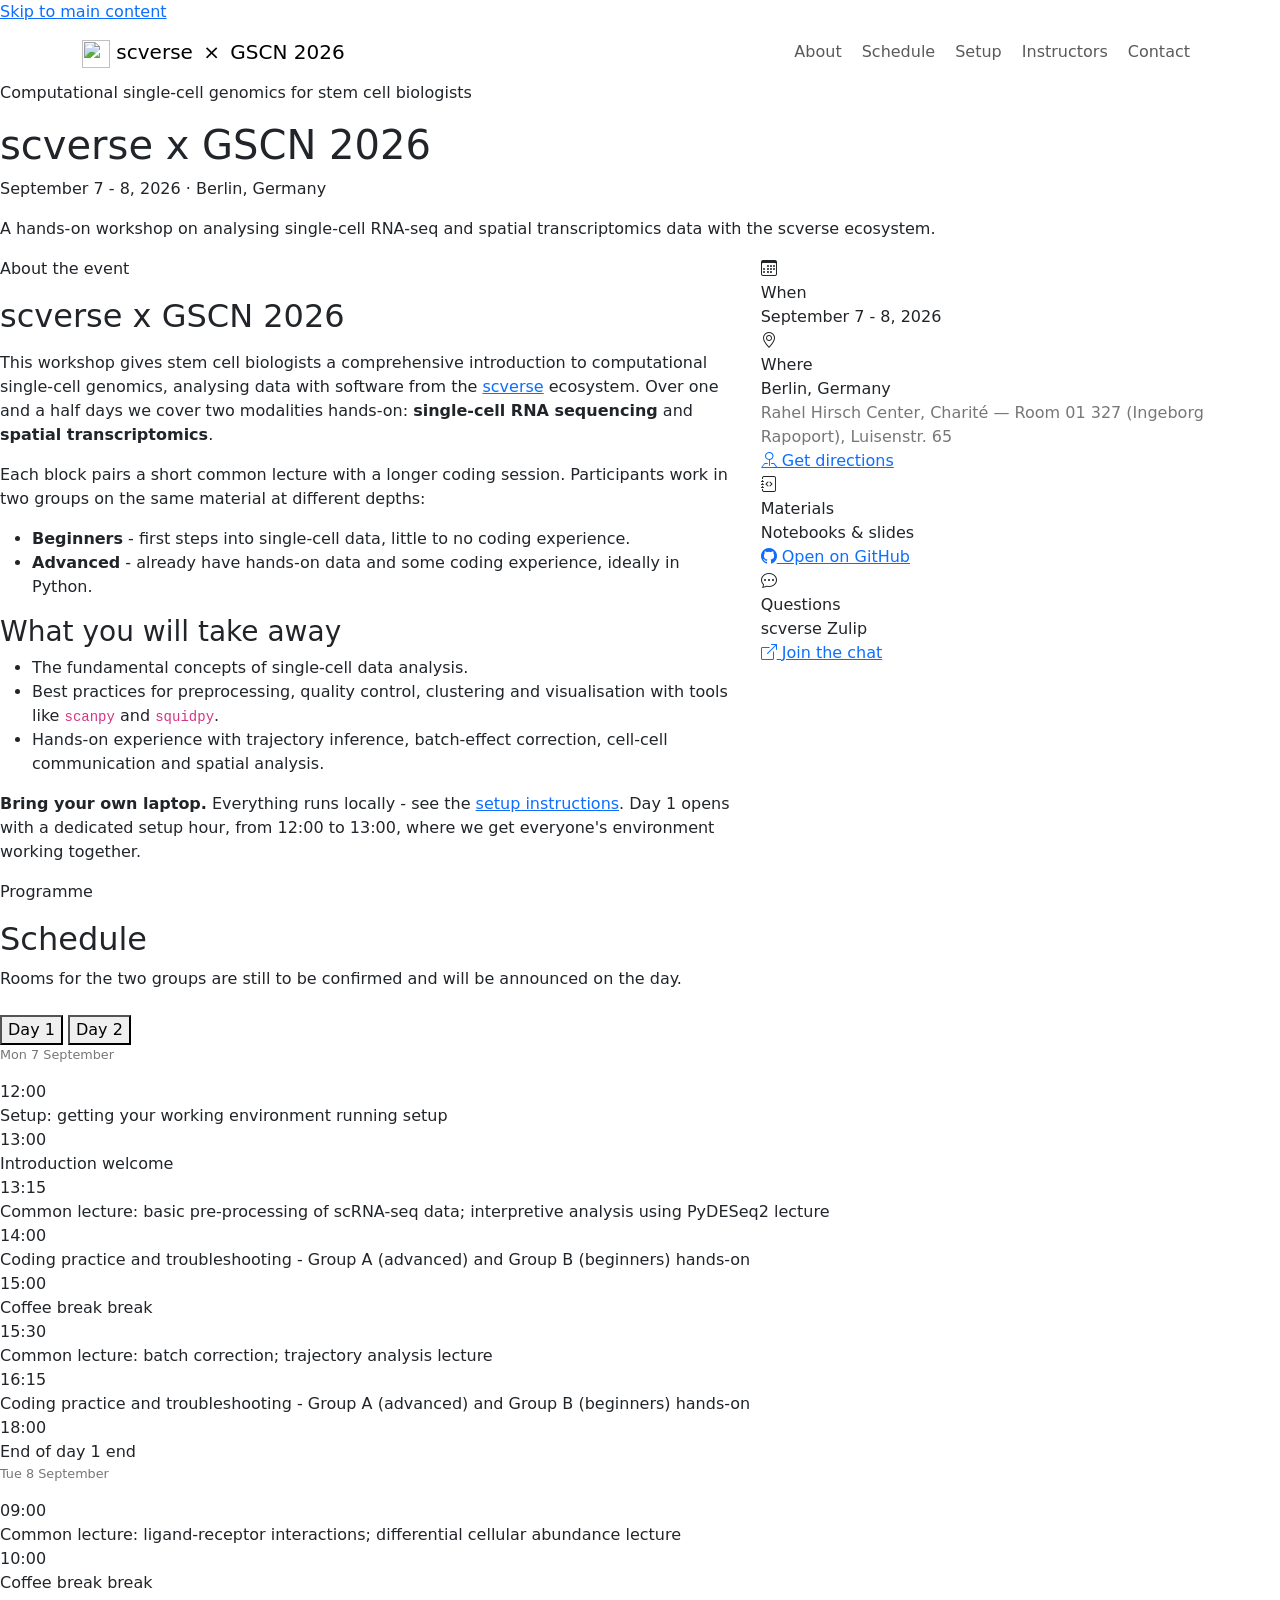
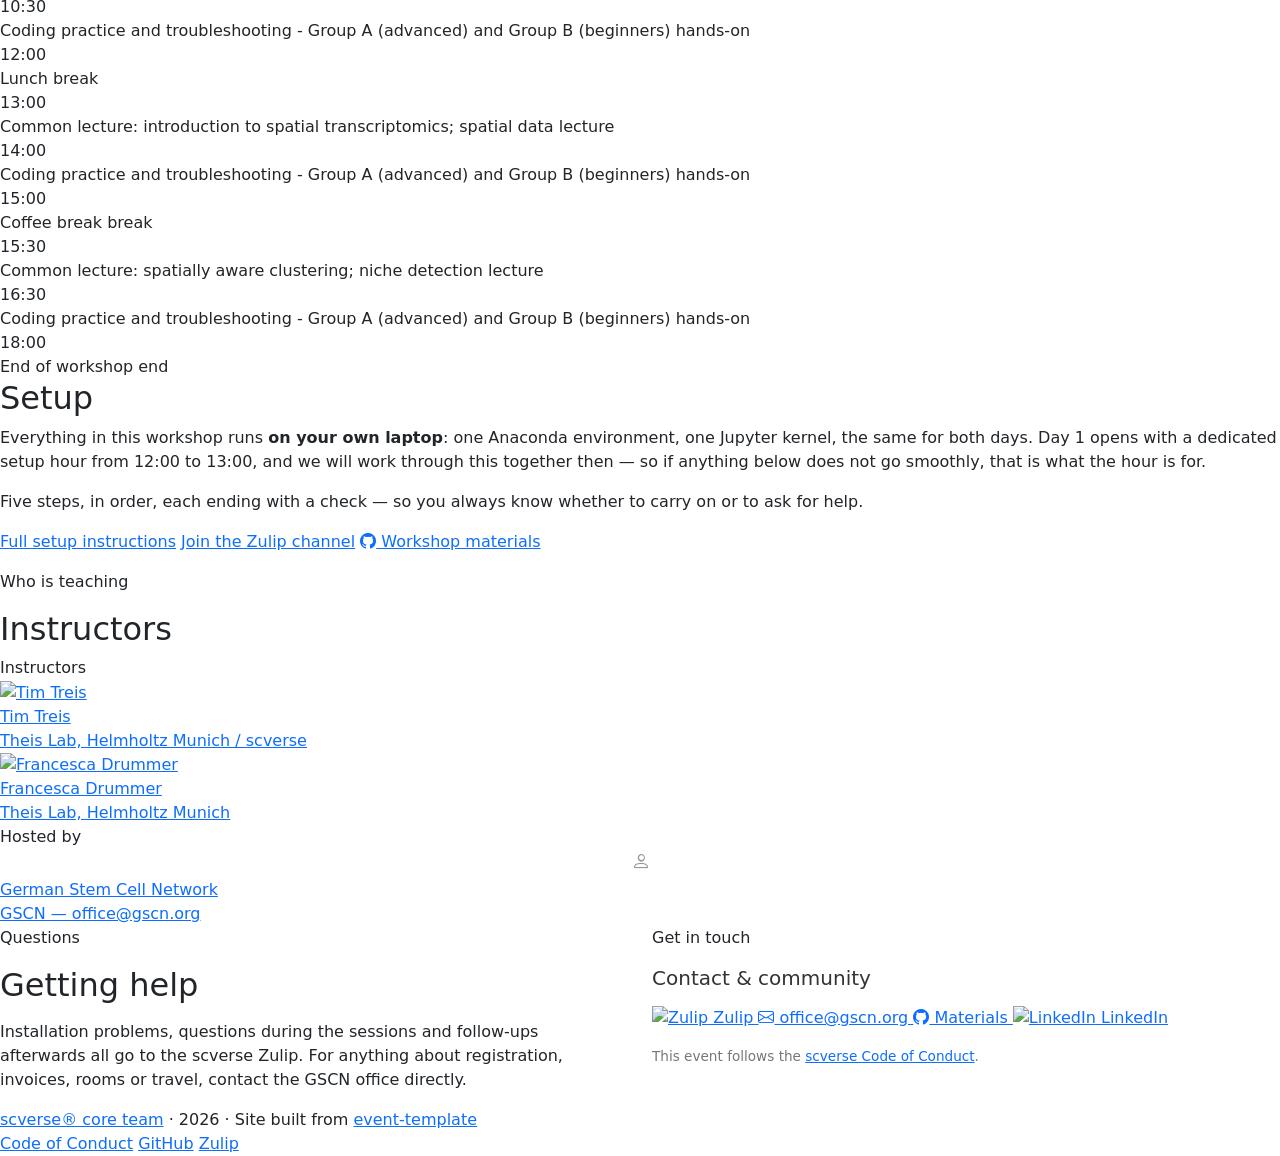
==== commit 9786f475: "deploy: 527065b48d694e7442a49f0d0deca5d7fbeb089f" ====
--- a/index.html
+++ b/index.html
@@ -10,10 +10,10 @@
 modalities hands-on: <strong>single-cell RNA sequencing</strong> and <strong>spatial transcriptomics</strong>.</p><p>Each block pairs a short common lecture with a longer coding session. Participants work in
 two groups on the same material at different depths:</p><ul><li><strong>Beginners</strong> - first steps into single-cell data, little to no coding experience.</li><li><strong>Advanced</strong> - already have hands-on data and some coding experience, ideally in Python.</li></ul><h3 id=what-you-will-take-away>What you will take away</h3><ul><li>The fundamental concepts of single-cell data analysis.</li><li>Best practices for preprocessing, quality control, clustering and visualisation with
 tools like <code>scanpy</code> and <code>squidpy</code>.</li><li>Hands-on experience with trajectory inference, batch-effect correction, cell-cell
-communication and spatial analysis.</li></ul><p><strong>Bring your own laptop.</strong> Everything runs locally, so please install the software before
-you arrive - see the <a href=setup/>setup instructions</a>. Day 1 opens with an hour of technical
-troubleshooting, from 12:00 to 13:00, to get any remaining environments working.</p></div></div><div class="col-12 col-lg-5"><div class=facts-grid><div class=fact-card><div class=fact-card__icon><i class="bi bi-calendar3" aria-hidden=true></i></div><div class=fact-card__label>When</div><div class=fact-card__value>September 7 - 8, 2026</div></div><div class=fact-card><div class=fact-card__icon><i class="bi bi-geo-alt" aria-hidden=true></i></div><div class=fact-card__label>Where</div><div class=fact-card__value>Berlin, Germany<br><span style=font-weight:400;color:#777>Rahel Hirsch Center, Charité — Room 01 327 (Ingeborg Rapoport), Luisenstr. 65</span></div><a href="https://www.google.com/maps/search/?api=1&amp;query=Rahel-Hirsch-Center+Luisenstra%C3%9Fe+65+10117+Berlin" class=chip target=_blank rel=noopener><i class="bi bi-pin-map" aria-hidden=true></i> Get directions</a></div><div class=fact-card><div class=fact-card__icon><i class="bi bi-journal-code" aria-hidden=true></i></div><div class=fact-card__label>Materials</div><div class=fact-card__value>Notebooks & slides</div><a href=https://github.com/scverse/202609_workshop_GSCN class=chip target=_blank rel=noopener><i class="bi bi-github" aria-hidden=true></i> Open on GitHub</a></div><div class=fact-card><div class=fact-card__icon><i class="bi bi-chat-dots" aria-hidden=true></i></div><div class=fact-card__label>Questions</div><div class=fact-card__value>scverse Zulip</div><a href=https://scverse.zulipchat.com/#narrow/channel/630708-2026-09.3A-Workshop-GSCN/topic/welcome/with/620915032 class=chip target=_blank rel=noopener><i class="bi bi-box-arrow-up-right" aria-hidden=true></i> Join the chat</a></div></div></div></div></div></section><section id=schedule class=section><div class=section-inner><div class=section-header><p class=section-label>Programme</p><h2 class=section-title>Schedule</h2></div><p class=section-body style=margin-bottom:1.5rem>Rooms for the two groups are still to be confirmed and will be announced on the day.</p><div class=schedule-tabs role=tablist aria-label="Schedule days"><button class="schedule-tab active" role=tab aria-selected=true data-day=0>Day 1</button>
-<button class=schedule-tab role=tab aria-selected=false data-day=1>Day 2</button></div><div class="schedule-day active" data-day=0><p style=font-size:.8rem;color:#777;margin-bottom:1rem>Mon 7 September</p><div class=schedule-item><span class=schedule-item__time>12:00</span><div class=schedule-item__body><span class=schedule-item__title>Technical troubleshooting: setting up your working environment</span>
+communication and spatial analysis.</li></ul><p><strong>Bring your own laptop.</strong> Everything runs locally - see the <a href=setup/>setup instructions</a>.
+Day 1 opens with a dedicated setup hour, from 12:00 to 13:00, where we get everyone's
+environment working together.</p></div></div><div class="col-12 col-lg-5"><div class=facts-grid><div class=fact-card><div class=fact-card__icon><i class="bi bi-calendar3" aria-hidden=true></i></div><div class=fact-card__label>When</div><div class=fact-card__value>September 7 - 8, 2026</div></div><div class=fact-card><div class=fact-card__icon><i class="bi bi-geo-alt" aria-hidden=true></i></div><div class=fact-card__label>Where</div><div class=fact-card__value>Berlin, Germany<br><span style=font-weight:400;color:#777>Rahel Hirsch Center, Charité — Room 01 327 (Ingeborg Rapoport), Luisenstr. 65</span></div><a href="https://www.google.com/maps/search/?api=1&amp;query=Rahel-Hirsch-Center+Luisenstra%C3%9Fe+65+10117+Berlin" class=chip target=_blank rel=noopener><i class="bi bi-pin-map" aria-hidden=true></i> Get directions</a></div><div class=fact-card><div class=fact-card__icon><i class="bi bi-journal-code" aria-hidden=true></i></div><div class=fact-card__label>Materials</div><div class=fact-card__value>Notebooks & slides</div><a href=https://github.com/scverse/202609_workshop_GSCN class=chip target=_blank rel=noopener><i class="bi bi-github" aria-hidden=true></i> Open on GitHub</a></div><div class=fact-card><div class=fact-card__icon><i class="bi bi-chat-dots" aria-hidden=true></i></div><div class=fact-card__label>Questions</div><div class=fact-card__value>scverse Zulip</div><a href=https://scverse.zulipchat.com/#narrow/channel/630708-2026-09.3A-Workshop-GSCN/topic/welcome/with/620915032 class=chip target=_blank rel=noopener><i class="bi bi-box-arrow-up-right" aria-hidden=true></i> Join the chat</a></div></div></div></div></div></section><section id=schedule class=section><div class=section-inner><div class=section-header><p class=section-label>Programme</p><h2 class=section-title>Schedule</h2></div><p class=section-body style=margin-bottom:1.5rem>Rooms for the two groups are still to be confirmed and will be announced on the day.</p><div class=schedule-tabs role=tablist aria-label="Schedule days"><button class="schedule-tab active" role=tab aria-selected=true data-day=0>Day 1</button>
+<button class=schedule-tab role=tab aria-selected=false data-day=1>Day 2</button></div><div class="schedule-day active" data-day=0><p style=font-size:.8rem;color:#777;margin-bottom:1rem>Mon 7 September</p><div class=schedule-item><span class=schedule-item__time>12:00</span><div class=schedule-item__body><span class=schedule-item__title>Setup: getting your working environment running</span>
 <span class="schedule-item__badge schedule-item__badge--setup">setup</span></div></div><div class=schedule-item><span class=schedule-item__time>13:00</span><div class=schedule-item__body><span class=schedule-item__title>Introduction</span>
 <span class="schedule-item__badge schedule-item__badge--welcome">welcome</span></div></div><div class=schedule-item><span class=schedule-item__time>13:15</span><div class=schedule-item__body><span class=schedule-item__title>Common lecture: basic pre-processing of scRNA-seq data; interpretive analysis using PyDESeq2</span>
 <span class="schedule-item__badge schedule-item__badge--lecture">lecture</span></div></div><div class=schedule-item><span class=schedule-item__time>14:00</span><div class=schedule-item__body><span class=schedule-item__title>Coding practice and troubleshooting - Group A (advanced) and Group B (beginners)</span>
@@ -31,10 +31,10 @@
 <span class="schedule-item__badge schedule-item__badge--break">break</span></div></div><div class=schedule-item><span class=schedule-item__time>15:30</span><div class=schedule-item__body><span class=schedule-item__title>Common lecture: spatially aware clustering; niche detection</span>
 <span class="schedule-item__badge schedule-item__badge--lecture">lecture</span></div></div><div class=schedule-item><span class=schedule-item__time>16:30</span><div class=schedule-item__body><span class=schedule-item__title>Coding practice and troubleshooting - Group A (advanced) and Group B (beginners)</span>
 <span class="schedule-item__badge schedule-item__badge--hands-on">hands-on</span></div></div><div class=schedule-item><span class=schedule-item__time>18:00</span><div class=schedule-item__body><span class=schedule-item__title>End of workshop</span>
-<span class="schedule-item__badge schedule-item__badge--end">end</span></div></div></div></div></section><section id=setup class="section section--alt"><div class=section-inner><div class=section-header><p class=section-label>Preparation</p><h2 class=section-title>Technical setup</h2></div><div class="section-body prose"><p>Everything in this workshop runs <strong>on your own laptop</strong>: one Anaconda environment,
-one Jupyter kernel, the same for both days. Monday opens with a troubleshooting hour
-from 12:00 to 13:00, but that hour is for fixing what did not work — not for
-installing from scratch over conference wifi.</p><p>Five steps, in order, each ending with a check — so you always know whether to carry on
+<span class="schedule-item__badge schedule-item__badge--end">end</span></div></div></div></div></section><section id=setup class="section section--alt"><div class=section-inner><div class=section-header><h2 class=section-title>Setup</h2></div><div class="section-body prose"><p>Everything in this workshop runs <strong>on your own laptop</strong>: one Anaconda environment,
+one Jupyter kernel, the same for both days. Day 1 opens with a dedicated setup hour from
+12:00 to 13:00, and we will work through this together then — so if anything below does
+not go smoothly, that is what the hour is for.</p><p>Five steps, in order, each ending with a check — so you always know whether to carry on
 or to ask for help.</p><p><a href=/gscn2026/setup/ class=btn-accent>Full setup instructions</a>
 <a href=https://scverse.zulipchat.com/#narrow/channel/630708-2026-09.3A-Workshop-GSCN/topic/welcome/with/620915032 class=btn-outline-accent target=_blank rel=noopener>Join the Zulip channel</a>
 <a href=https://github.com/scverse/202609_workshop_GSCN class=btn-outline-accent target=_blank rel=noopener><i class="bi bi-github" aria-hidden=true></i> Workshop materials</a></p></div></div></section><section id=organisers class=section><div class=section-inner><div class=section-header><p class=section-label>Who is teaching</p><h2 class=section-title>Instructors</h2></div><div class=organiser-group><div class=organiser-group__name>Instructors</div><div class=organisers-grid><a href=https://github.com/timtreis class=organiser-card target=_blank rel=noopener><img class=organiser-card__avatar src="https://github.com/timtreis.png?size=80" alt="Tim Treis" loading=lazy width=40 height=40><div><div class=organiser-card__name>Tim Treis</div><div class=organiser-card__affiliation>Theis Lab, Helmholtz Munich / scverse</div></div></a><a href=https://github.com/FrancescaDr class=organiser-card target=_blank rel=noopener><img class=organiser-card__avatar src="https://github.com/FrancescaDr.png?size=80" alt="Francesca Drummer" loading=lazy width=40 height=40><div><div class=organiser-card__name>Francesca Drummer</div><div class=organiser-card__affiliation>Theis Lab, Helmholtz Munich</div></div></a></div></div><div class=organiser-group><div class=organiser-group__name>Hosted by</div><div class=organisers-grid><a href=https://www.gscn.org/ class=organiser-card target=_blank rel=noopener><div class=organiser-card__avatar style=display:flex;align-items:center;justify-content:center><i class="bi bi-person" style=color:#999;font-size:1.2rem aria-hidden=true></i></div><div><div class=organiser-card__name>German Stem Cell Network</div><div class=organiser-card__affiliation>GSCN — office@gscn.org</div></div></a></div></div></div></section><section id=contact class="section section--alt"><div class=section-inner><div class="row gy-4"><div class="col-12 col-md-6"><p class=section-label>Questions</p><h2 class="section-title mb-3">Getting help</h2><p class=section-body>Installation problems, questions during the sessions and follow-ups afterwards all
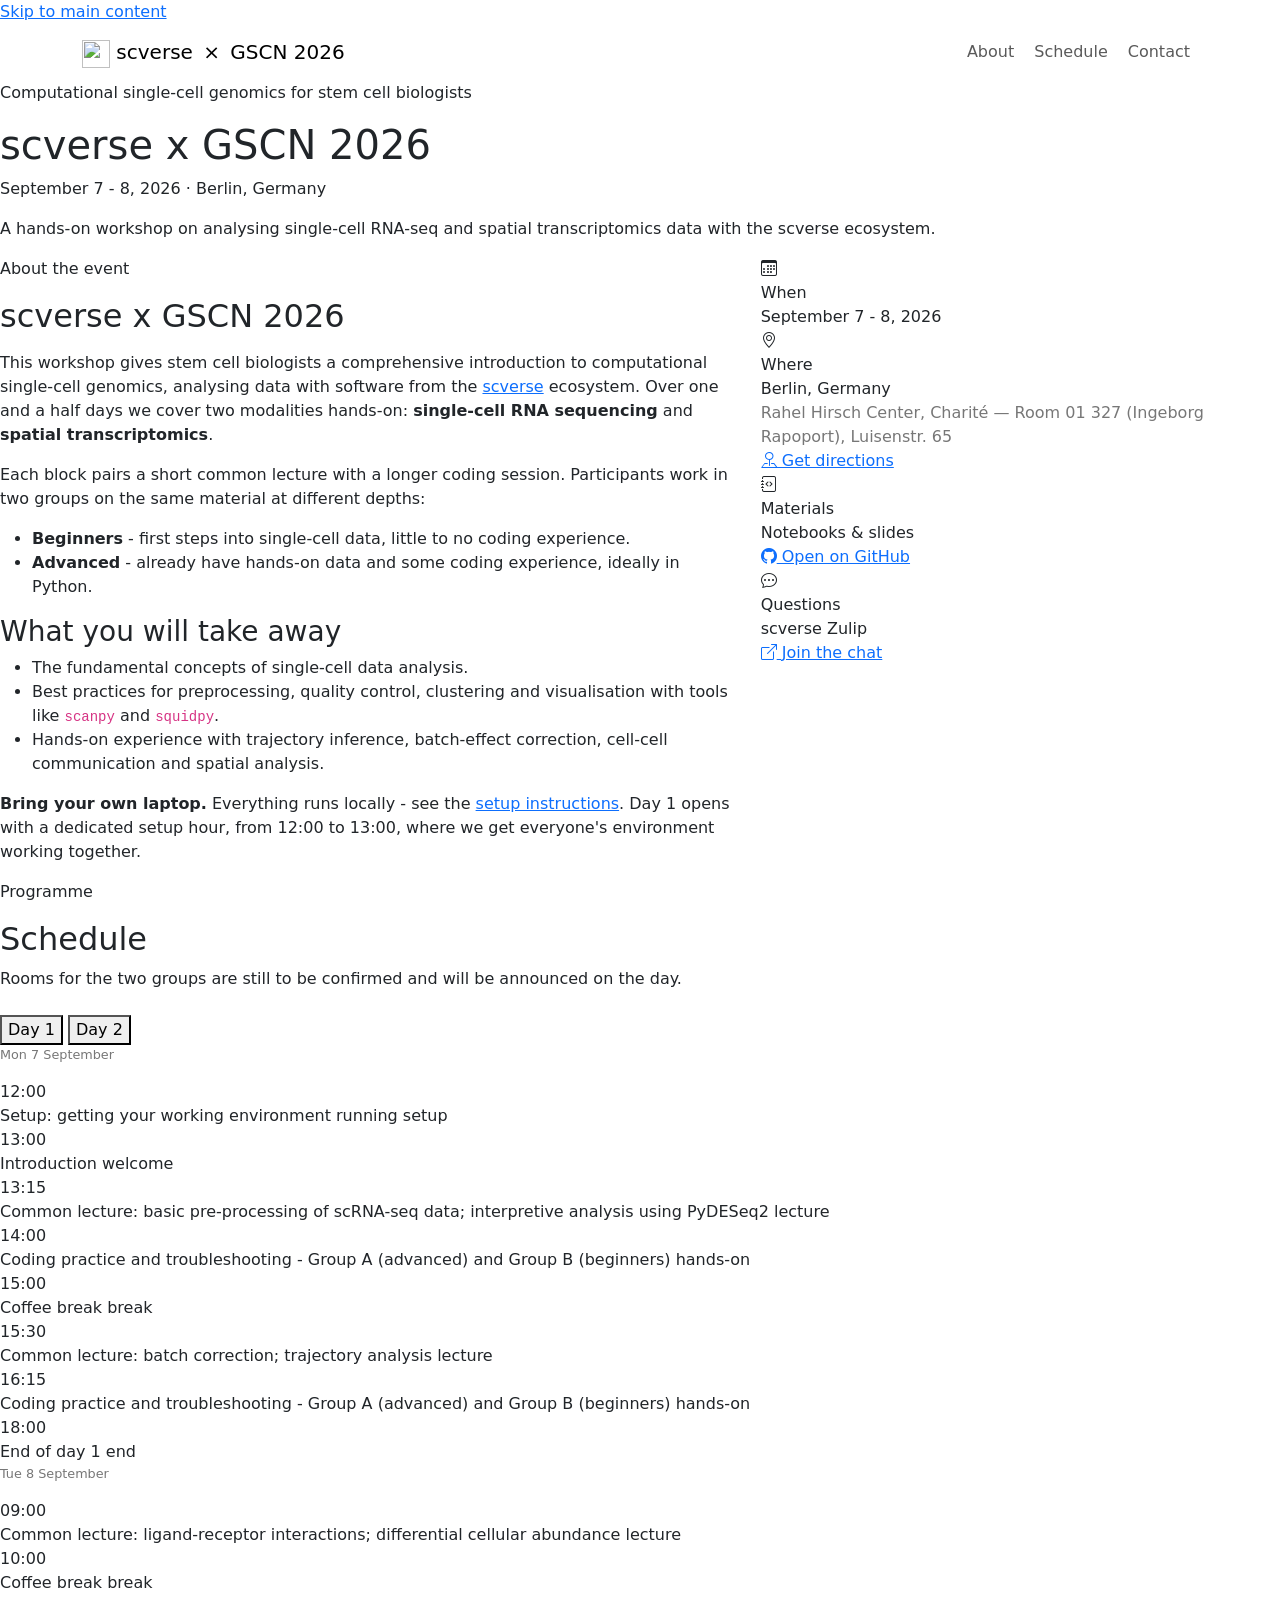
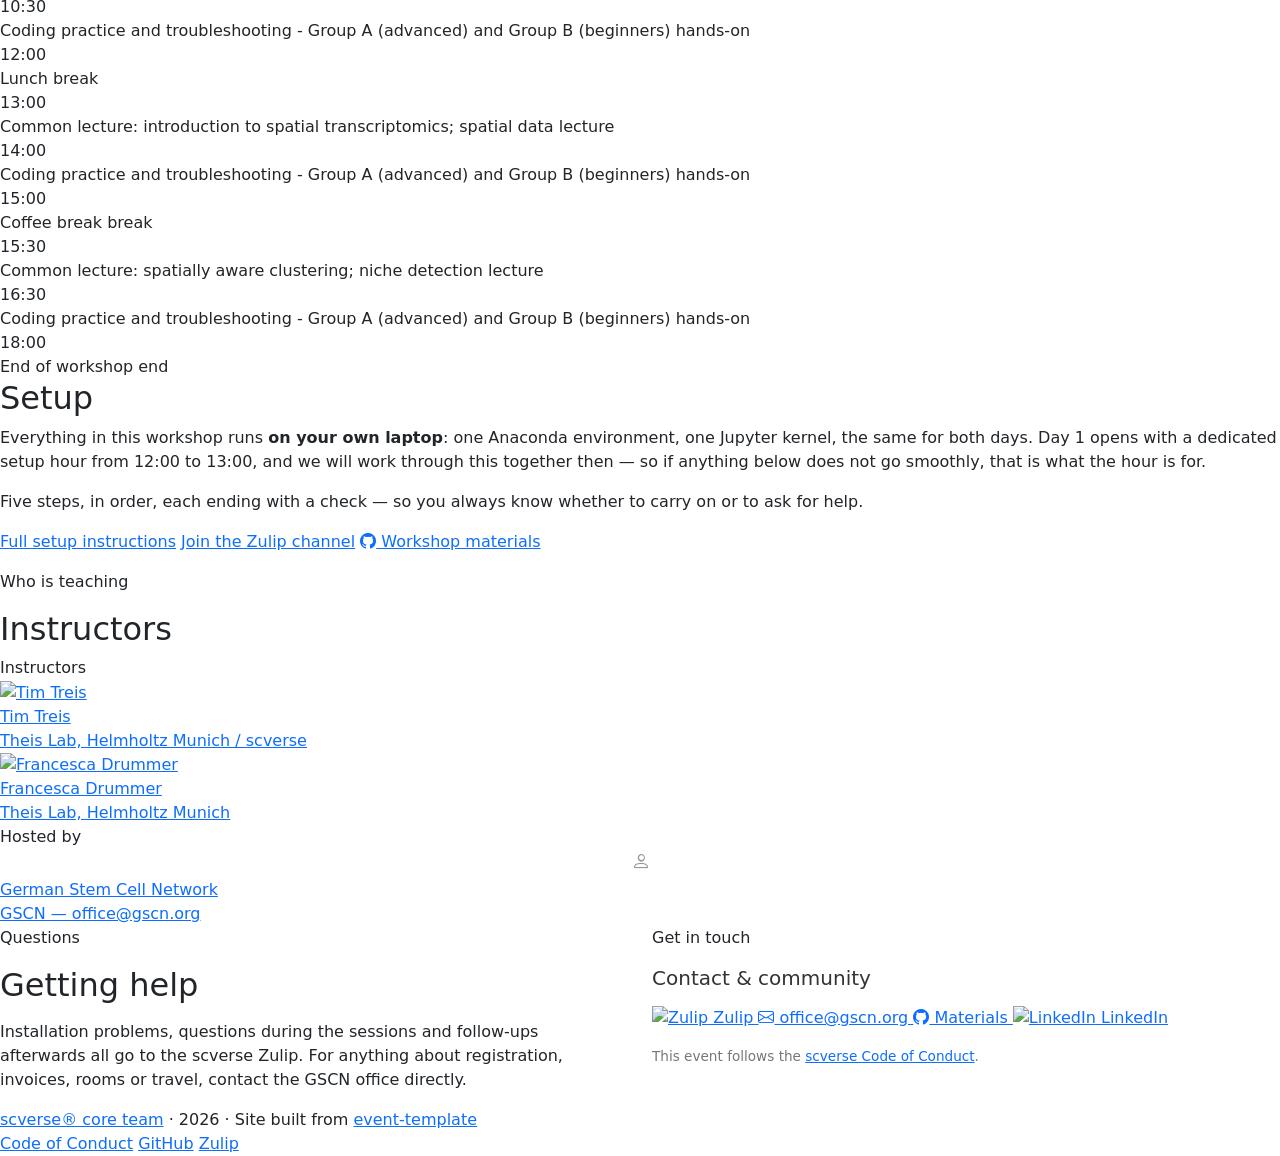
==== commit 78b3b8fe: "deploy: 5d948477457601ab4eaaeb613c16ed82661153d9" ====
--- a/index.html
+++ b/index.html
@@ -3,7 +3,7 @@
 <span class="brand-separator mx-1">×</span>
 <span class=brand-event>GSCN 2026</span>
 </a><button class="navbar-toggler border-0" type=button data-bs-toggle=collapse data-bs-target=#site-nav-menu aria-controls=site-nav-menu aria-expanded=false aria-label="Toggle navigation">
-<span class=navbar-toggler-icon></span></button><div class="collapse navbar-collapse justify-content-end" id=site-nav-menu><ul class="navbar-nav gap-1 align-items-lg-center"><li class=nav-item><a class=nav-link href=#about>About</a></li><li class=nav-item><a class=nav-link href=#schedule>Schedule</a></li><li class=nav-item><a class=nav-link href=/gscn2026/setup/>Setup</a></li><li class=nav-item><a class=nav-link href=#organisers>Instructors</a></li><li class=nav-item><a class=nav-link href=#contact>Contact</a></li></ul></div></nav></div></header><main id=main-content><section class=hero aria-label="Event hero"><div class=hero__content><p class=hero__series>Computational single-cell genomics for stem cell biologists</p><h1 class=hero__title>scverse x GSCN 2026</h1><p class=hero__meta>September 7 - 8, 2026
+<span class=navbar-toggler-icon></span></button><div class="collapse navbar-collapse justify-content-end" id=site-nav-menu><ul class="navbar-nav gap-1 align-items-lg-center"><li class=nav-item><a class=nav-link href=#about>About</a></li><li class=nav-item><a class=nav-link href=#schedule>Schedule</a></li><li class=nav-item><a class=nav-link href=#contact>Contact</a></li></ul></div></nav></div></header><main id=main-content><section class=hero aria-label="Event hero"><div class=hero__content><p class=hero__series>Computational single-cell genomics for stem cell biologists</p><h1 class=hero__title>scverse x GSCN 2026</h1><p class=hero__meta>September 7 - 8, 2026
 · Berlin, Germany</p><p class=hero__tagline>A hands-on workshop on analysing single-cell RNA-seq and spatial transcriptomics data with the scverse ecosystem.</p></div></section><section id=about class=section><div class=section-inner><div class="row gy-4"><div class="col-12 col-lg-7"><p class=section-label>About the event</p><h2 class="section-title mb-3">scverse x GSCN 2026</h2><div class=section-body><p>This workshop gives stem cell biologists a comprehensive introduction to computational
 single-cell genomics, analysing data with software from the
 <a href=https://scverse.org>scverse</a> ecosystem. Over one and a half days we cover two
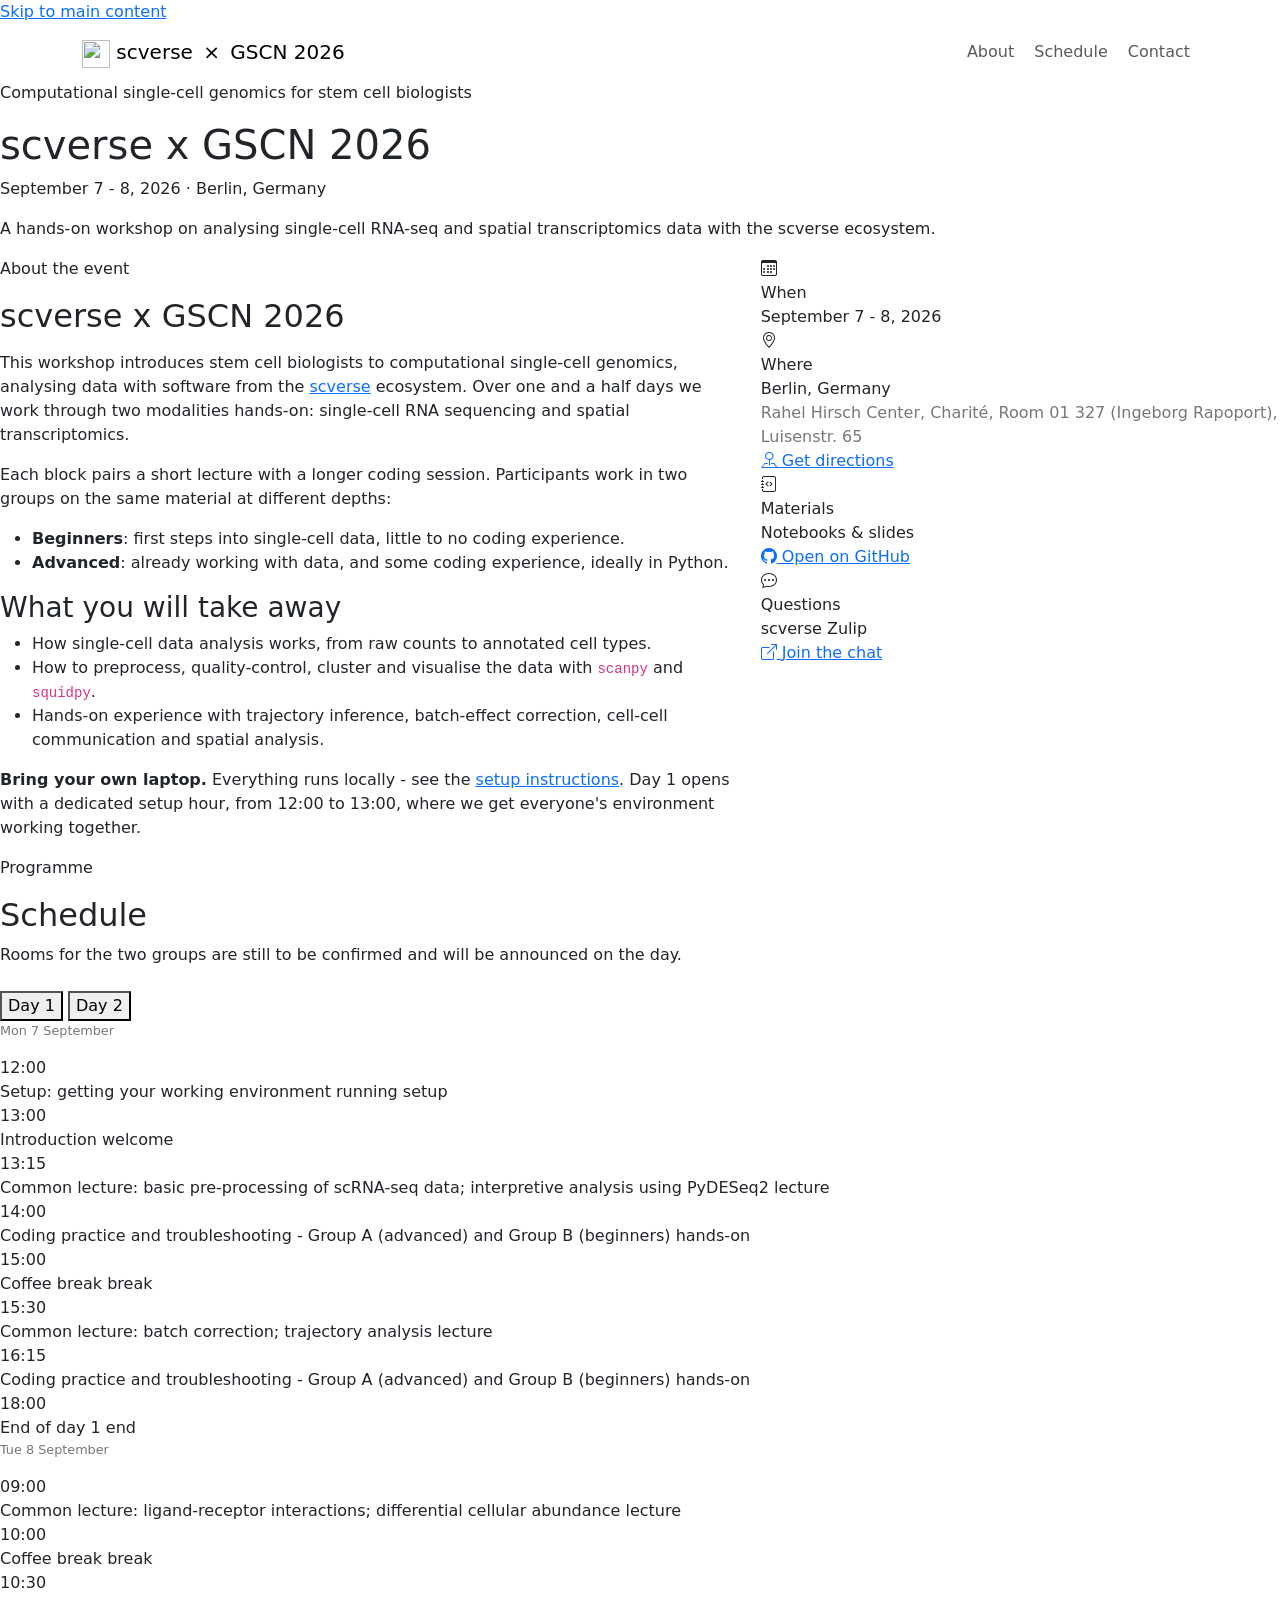
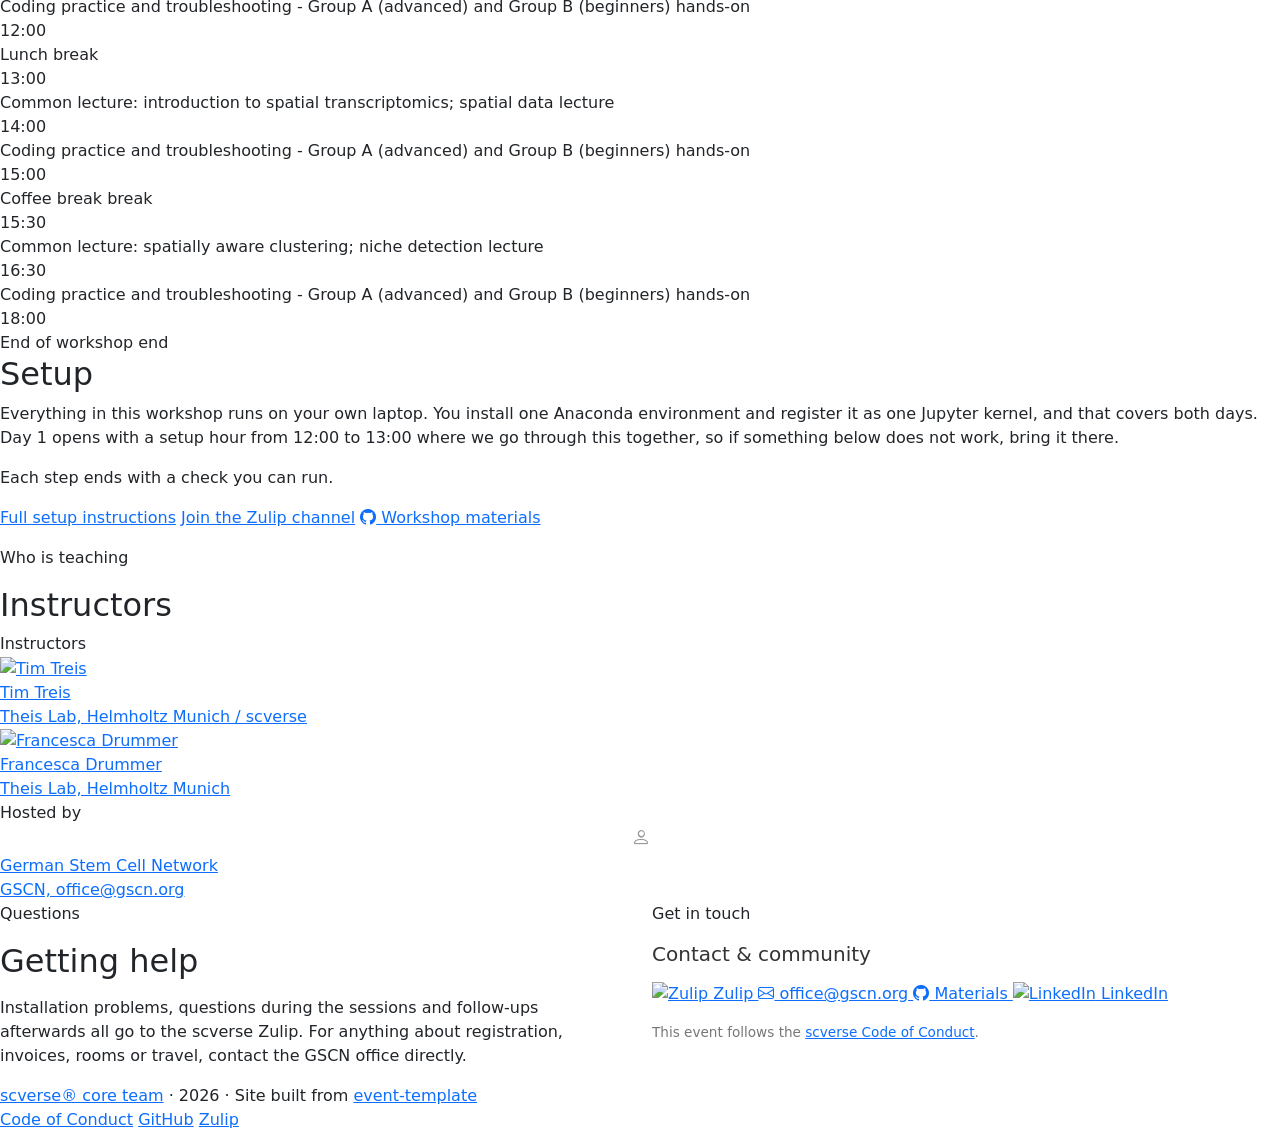
==== commit ca9dee02: "deploy: 52110f5ca6ece7ad38315d80986110edcf85d163" ====
--- a/index.html
+++ b/index.html
@@ -4,15 +4,15 @@
 <span class=brand-event>GSCN 2026</span>
 </a><button class="navbar-toggler border-0" type=button data-bs-toggle=collapse data-bs-target=#site-nav-menu aria-controls=site-nav-menu aria-expanded=false aria-label="Toggle navigation">
 <span class=navbar-toggler-icon></span></button><div class="collapse navbar-collapse justify-content-end" id=site-nav-menu><ul class="navbar-nav gap-1 align-items-lg-center"><li class=nav-item><a class=nav-link href=#about>About</a></li><li class=nav-item><a class=nav-link href=#schedule>Schedule</a></li><li class=nav-item><a class=nav-link href=#contact>Contact</a></li></ul></div></nav></div></header><main id=main-content><section class=hero aria-label="Event hero"><div class=hero__content><p class=hero__series>Computational single-cell genomics for stem cell biologists</p><h1 class=hero__title>scverse x GSCN 2026</h1><p class=hero__meta>September 7 - 8, 2026
-· Berlin, Germany</p><p class=hero__tagline>A hands-on workshop on analysing single-cell RNA-seq and spatial transcriptomics data with the scverse ecosystem.</p></div></section><section id=about class=section><div class=section-inner><div class="row gy-4"><div class="col-12 col-lg-7"><p class=section-label>About the event</p><h2 class="section-title mb-3">scverse x GSCN 2026</h2><div class=section-body><p>This workshop gives stem cell biologists a comprehensive introduction to computational
-single-cell genomics, analysing data with software from the
-<a href=https://scverse.org>scverse</a> ecosystem. Over one and a half days we cover two
-modalities hands-on: <strong>single-cell RNA sequencing</strong> and <strong>spatial transcriptomics</strong>.</p><p>Each block pairs a short common lecture with a longer coding session. Participants work in
-two groups on the same material at different depths:</p><ul><li><strong>Beginners</strong> - first steps into single-cell data, little to no coding experience.</li><li><strong>Advanced</strong> - already have hands-on data and some coding experience, ideally in Python.</li></ul><h3 id=what-you-will-take-away>What you will take away</h3><ul><li>The fundamental concepts of single-cell data analysis.</li><li>Best practices for preprocessing, quality control, clustering and visualisation with
-tools like <code>scanpy</code> and <code>squidpy</code>.</li><li>Hands-on experience with trajectory inference, batch-effect correction, cell-cell
+· Berlin, Germany</p><p class=hero__tagline>A hands-on workshop on analysing single-cell RNA-seq and spatial transcriptomics data with the scverse ecosystem.</p></div></section><section id=about class=section><div class=section-inner><div class="row gy-4"><div class="col-12 col-lg-7"><p class=section-label>About the event</p><h2 class="section-title mb-3">scverse x GSCN 2026</h2><div class=section-body><p>This workshop introduces stem cell biologists to computational single-cell genomics,
+analysing data with software from the <a href=https://scverse.org>scverse</a> ecosystem. Over one
+and a half days we work through two modalities hands-on: single-cell RNA sequencing and
+spatial transcriptomics.</p><p>Each block pairs a short lecture with a longer coding session. Participants work in two
+groups on the same material at different depths:</p><ul><li><strong>Beginners</strong>: first steps into single-cell data, little to no coding experience.</li><li><strong>Advanced</strong>: already working with data, and some coding experience, ideally in Python.</li></ul><h3 id=what-you-will-take-away>What you will take away</h3><ul><li>How single-cell data analysis works, from raw counts to annotated cell types.</li><li>How to preprocess, quality-control, cluster and visualise the data with <code>scanpy</code> and
+<code>squidpy</code>.</li><li>Hands-on experience with trajectory inference, batch-effect correction, cell-cell
 communication and spatial analysis.</li></ul><p><strong>Bring your own laptop.</strong> Everything runs locally - see the <a href=setup/>setup instructions</a>.
 Day 1 opens with a dedicated setup hour, from 12:00 to 13:00, where we get everyone's
-environment working together.</p></div></div><div class="col-12 col-lg-5"><div class=facts-grid><div class=fact-card><div class=fact-card__icon><i class="bi bi-calendar3" aria-hidden=true></i></div><div class=fact-card__label>When</div><div class=fact-card__value>September 7 - 8, 2026</div></div><div class=fact-card><div class=fact-card__icon><i class="bi bi-geo-alt" aria-hidden=true></i></div><div class=fact-card__label>Where</div><div class=fact-card__value>Berlin, Germany<br><span style=font-weight:400;color:#777>Rahel Hirsch Center, Charité — Room 01 327 (Ingeborg Rapoport), Luisenstr. 65</span></div><a href="https://www.google.com/maps/search/?api=1&amp;query=Rahel-Hirsch-Center+Luisenstra%C3%9Fe+65+10117+Berlin" class=chip target=_blank rel=noopener><i class="bi bi-pin-map" aria-hidden=true></i> Get directions</a></div><div class=fact-card><div class=fact-card__icon><i class="bi bi-journal-code" aria-hidden=true></i></div><div class=fact-card__label>Materials</div><div class=fact-card__value>Notebooks & slides</div><a href=https://github.com/scverse/202609_workshop_GSCN class=chip target=_blank rel=noopener><i class="bi bi-github" aria-hidden=true></i> Open on GitHub</a></div><div class=fact-card><div class=fact-card__icon><i class="bi bi-chat-dots" aria-hidden=true></i></div><div class=fact-card__label>Questions</div><div class=fact-card__value>scverse Zulip</div><a href=https://scverse.zulipchat.com/#narrow/channel/630708-2026-09.3A-Workshop-GSCN/topic/welcome/with/620915032 class=chip target=_blank rel=noopener><i class="bi bi-box-arrow-up-right" aria-hidden=true></i> Join the chat</a></div></div></div></div></div></section><section id=schedule class=section><div class=section-inner><div class=section-header><p class=section-label>Programme</p><h2 class=section-title>Schedule</h2></div><p class=section-body style=margin-bottom:1.5rem>Rooms for the two groups are still to be confirmed and will be announced on the day.</p><div class=schedule-tabs role=tablist aria-label="Schedule days"><button class="schedule-tab active" role=tab aria-selected=true data-day=0>Day 1</button>
+environment working together.</p></div></div><div class="col-12 col-lg-5"><div class=facts-grid><div class=fact-card><div class=fact-card__icon><i class="bi bi-calendar3" aria-hidden=true></i></div><div class=fact-card__label>When</div><div class=fact-card__value>September 7 - 8, 2026</div></div><div class=fact-card><div class=fact-card__icon><i class="bi bi-geo-alt" aria-hidden=true></i></div><div class=fact-card__label>Where</div><div class=fact-card__value>Berlin, Germany<br><span style=font-weight:400;color:#777>Rahel Hirsch Center, Charité, Room 01 327 (Ingeborg Rapoport), Luisenstr. 65</span></div><a href="https://www.google.com/maps/search/?api=1&amp;query=Rahel-Hirsch-Center+Luisenstra%C3%9Fe+65+10117+Berlin" class=chip target=_blank rel=noopener><i class="bi bi-pin-map" aria-hidden=true></i> Get directions</a></div><div class=fact-card><div class=fact-card__icon><i class="bi bi-journal-code" aria-hidden=true></i></div><div class=fact-card__label>Materials</div><div class=fact-card__value>Notebooks & slides</div><a href=https://github.com/scverse/202609_workshop_GSCN class=chip target=_blank rel=noopener><i class="bi bi-github" aria-hidden=true></i> Open on GitHub</a></div><div class=fact-card><div class=fact-card__icon><i class="bi bi-chat-dots" aria-hidden=true></i></div><div class=fact-card__label>Questions</div><div class=fact-card__value>scverse Zulip</div><a href=https://scverse.zulipchat.com/#narrow/channel/630708-2026-09.3A-Workshop-GSCN/topic/welcome/with/620915032 class=chip target=_blank rel=noopener><i class="bi bi-box-arrow-up-right" aria-hidden=true></i> Join the chat</a></div></div></div></div></div></section><section id=schedule class=section><div class=section-inner><div class=section-header><p class=section-label>Programme</p><h2 class=section-title>Schedule</h2></div><p class=section-body style=margin-bottom:1.5rem>Rooms for the two groups are still to be confirmed and will be announced on the day.</p><div class=schedule-tabs role=tablist aria-label="Schedule days"><button class="schedule-tab active" role=tab aria-selected=true data-day=0>Day 1</button>
 <button class=schedule-tab role=tab aria-selected=false data-day=1>Day 2</button></div><div class="schedule-day active" data-day=0><p style=font-size:.8rem;color:#777;margin-bottom:1rem>Mon 7 September</p><div class=schedule-item><span class=schedule-item__time>12:00</span><div class=schedule-item__body><span class=schedule-item__title>Setup: getting your working environment running</span>
 <span class="schedule-item__badge schedule-item__badge--setup">setup</span></div></div><div class=schedule-item><span class=schedule-item__time>13:00</span><div class=schedule-item__body><span class=schedule-item__title>Introduction</span>
 <span class="schedule-item__badge schedule-item__badge--welcome">welcome</span></div></div><div class=schedule-item><span class=schedule-item__time>13:15</span><div class=schedule-item__body><span class=schedule-item__title>Common lecture: basic pre-processing of scRNA-seq data; interpretive analysis using PyDESeq2</span>
@@ -31,13 +31,12 @@
 <span class="schedule-item__badge schedule-item__badge--break">break</span></div></div><div class=schedule-item><span class=schedule-item__time>15:30</span><div class=schedule-item__body><span class=schedule-item__title>Common lecture: spatially aware clustering; niche detection</span>
 <span class="schedule-item__badge schedule-item__badge--lecture">lecture</span></div></div><div class=schedule-item><span class=schedule-item__time>16:30</span><div class=schedule-item__body><span class=schedule-item__title>Coding practice and troubleshooting - Group A (advanced) and Group B (beginners)</span>
 <span class="schedule-item__badge schedule-item__badge--hands-on">hands-on</span></div></div><div class=schedule-item><span class=schedule-item__time>18:00</span><div class=schedule-item__body><span class=schedule-item__title>End of workshop</span>
-<span class="schedule-item__badge schedule-item__badge--end">end</span></div></div></div></div></section><section id=setup class="section section--alt"><div class=section-inner><div class=section-header><h2 class=section-title>Setup</h2></div><div class="section-body prose"><p>Everything in this workshop runs <strong>on your own laptop</strong>: one Anaconda environment,
-one Jupyter kernel, the same for both days. Day 1 opens with a dedicated setup hour from
-12:00 to 13:00, and we will work through this together then — so if anything below does
-not go smoothly, that is what the hour is for.</p><p>Five steps, in order, each ending with a check — so you always know whether to carry on
-or to ask for help.</p><p><a href=/gscn2026/setup/ class=btn-accent>Full setup instructions</a>
+<span class="schedule-item__badge schedule-item__badge--end">end</span></div></div></div></div></section><section id=setup class="section section--alt"><div class=section-inner><div class=section-header><h2 class=section-title>Setup</h2></div><div class="section-body prose"><p>Everything in this workshop runs on your own laptop. You install one Anaconda
+environment and register it as one Jupyter kernel, and that covers both days. Day 1
+opens with a setup hour from 12:00 to 13:00 where we go through this together, so if
+something below does not work, bring it there.</p><p>Each step ends with a check you can run.</p><p><a href=/gscn2026/setup/ class=btn-accent>Full setup instructions</a>
 <a href=https://scverse.zulipchat.com/#narrow/channel/630708-2026-09.3A-Workshop-GSCN/topic/welcome/with/620915032 class=btn-outline-accent target=_blank rel=noopener>Join the Zulip channel</a>
-<a href=https://github.com/scverse/202609_workshop_GSCN class=btn-outline-accent target=_blank rel=noopener><i class="bi bi-github" aria-hidden=true></i> Workshop materials</a></p></div></div></section><section id=organisers class=section><div class=section-inner><div class=section-header><p class=section-label>Who is teaching</p><h2 class=section-title>Instructors</h2></div><div class=organiser-group><div class=organiser-group__name>Instructors</div><div class=organisers-grid><a href=https://github.com/timtreis class=organiser-card target=_blank rel=noopener><img class=organiser-card__avatar src="https://github.com/timtreis.png?size=80" alt="Tim Treis" loading=lazy width=40 height=40><div><div class=organiser-card__name>Tim Treis</div><div class=organiser-card__affiliation>Theis Lab, Helmholtz Munich / scverse</div></div></a><a href=https://github.com/FrancescaDr class=organiser-card target=_blank rel=noopener><img class=organiser-card__avatar src="https://github.com/FrancescaDr.png?size=80" alt="Francesca Drummer" loading=lazy width=40 height=40><div><div class=organiser-card__name>Francesca Drummer</div><div class=organiser-card__affiliation>Theis Lab, Helmholtz Munich</div></div></a></div></div><div class=organiser-group><div class=organiser-group__name>Hosted by</div><div class=organisers-grid><a href=https://www.gscn.org/ class=organiser-card target=_blank rel=noopener><div class=organiser-card__avatar style=display:flex;align-items:center;justify-content:center><i class="bi bi-person" style=color:#999;font-size:1.2rem aria-hidden=true></i></div><div><div class=organiser-card__name>German Stem Cell Network</div><div class=organiser-card__affiliation>GSCN — office@gscn.org</div></div></a></div></div></div></section><section id=contact class="section section--alt"><div class=section-inner><div class="row gy-4"><div class="col-12 col-md-6"><p class=section-label>Questions</p><h2 class="section-title mb-3">Getting help</h2><p class=section-body>Installation problems, questions during the sessions and follow-ups afterwards all
+<a href=https://github.com/scverse/202609_workshop_GSCN class=btn-outline-accent target=_blank rel=noopener><i class="bi bi-github" aria-hidden=true></i> Workshop materials</a></p></div></div></section><section id=organisers class=section><div class=section-inner><div class=section-header><p class=section-label>Who is teaching</p><h2 class=section-title>Instructors</h2></div><div class=organiser-group><div class=organiser-group__name>Instructors</div><div class=organisers-grid><a href=https://github.com/timtreis class=organiser-card target=_blank rel=noopener><img class=organiser-card__avatar src="https://github.com/timtreis.png?size=80" alt="Tim Treis" loading=lazy width=40 height=40><div><div class=organiser-card__name>Tim Treis</div><div class=organiser-card__affiliation>Theis Lab, Helmholtz Munich / scverse</div></div></a><a href=https://github.com/FrancescaDr class=organiser-card target=_blank rel=noopener><img class=organiser-card__avatar src="https://github.com/FrancescaDr.png?size=80" alt="Francesca Drummer" loading=lazy width=40 height=40><div><div class=organiser-card__name>Francesca Drummer</div><div class=organiser-card__affiliation>Theis Lab, Helmholtz Munich</div></div></a></div></div><div class=organiser-group><div class=organiser-group__name>Hosted by</div><div class=organisers-grid><a href=https://www.gscn.org/ class=organiser-card target=_blank rel=noopener><div class=organiser-card__avatar style=display:flex;align-items:center;justify-content:center><i class="bi bi-person" style=color:#999;font-size:1.2rem aria-hidden=true></i></div><div><div class=organiser-card__name>German Stem Cell Network</div><div class=organiser-card__affiliation>GSCN, office@gscn.org</div></div></a></div></div></div></section><section id=contact class="section section--alt"><div class=section-inner><div class="row gy-4"><div class="col-12 col-md-6"><p class=section-label>Questions</p><h2 class="section-title mb-3">Getting help</h2><p class=section-body>Installation problems, questions during the sessions and follow-ups afterwards all
 go to the scverse Zulip. For anything about registration, invoices, rooms or
 travel, contact the GSCN office directly.</p></div><div class="col-12 col-md-6"><p class=section-label>Get in touch</p><h3 class="h5 mb-3" style=color:#333>Contact & community</h3><div class=contact-links><a href=https://scverse.zulipchat.com/#narrow/channel/630708-2026-09.3A-Workshop-GSCN/topic/welcome/with/620915032 class=contact-link target=_blank rel=noopener><img src=/gscn2026/img/social/zulip.svg alt=Zulip class=contact-link__logo> Zulip
 </a><a href=mailto:office@gscn.org class=contact-link><i class="bi bi-envelope" aria-hidden=true></i> office@gscn.org
